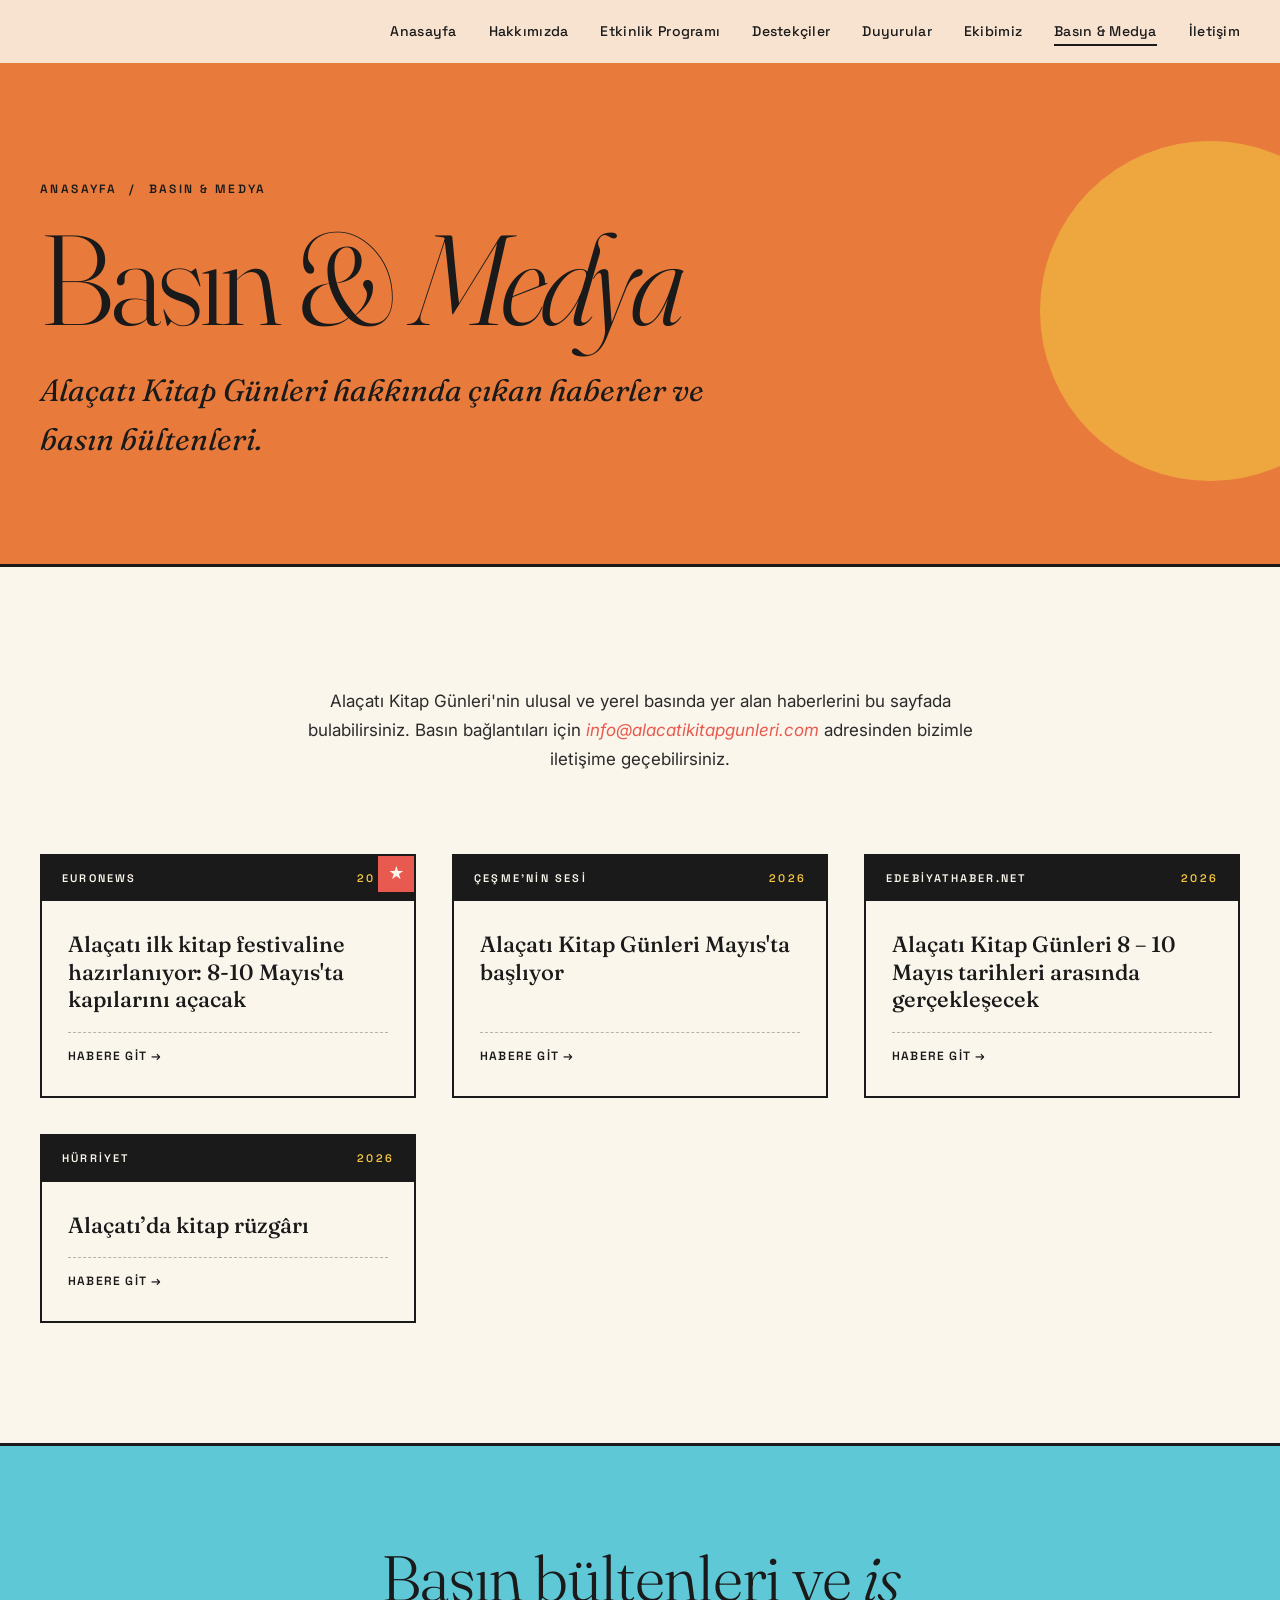
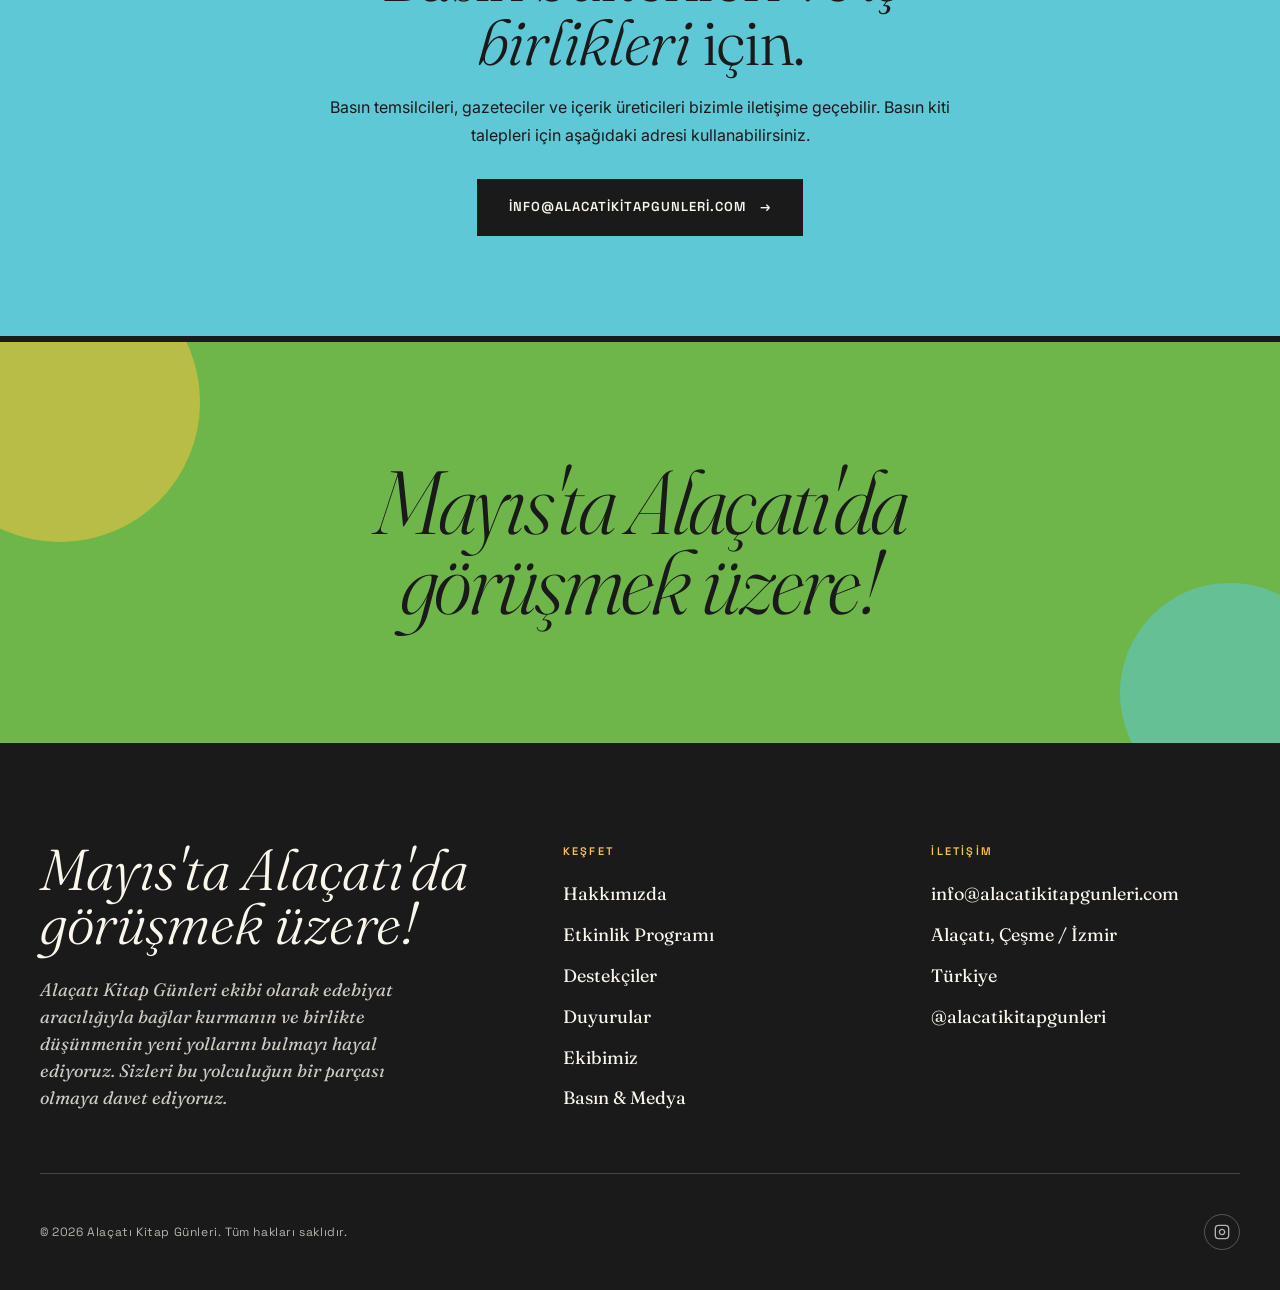
==== basin.html @ 38438762 "Update basin.html" ====
<!DOCTYPE html>
<html lang="tr">
<head>
<meta charset="UTF-8" />
<meta name="viewport" content="width=device-width, initial-scale=1.0" />
<title>Basın &amp; Medya — Alaçatı Kitap Günleri</title>
<meta name="description" content="Alaçatı Kitap Günleri hakkında çıkan haberler ve basın bültenleri." />

<link rel="preconnect" href="https://fonts.googleapis.com">
<link rel="preconnect" href="https://fonts.gstatic.com" crossorigin>
<link href="https://fonts.googleapis.com/css2?family=Fraunces:ital,opsz,wght@0,9..144,300;0,9..144,400;0,9..144,600;0,9..144,800;1,9..144,400&family=Inter:wght@300;400;500;600&family=Space+Grotesk:wght@400;500;700&display=swap" rel="stylesheet">

<style>
:root { --cream:#FBF6EC; --ink:#1A1A1A; --ink-soft:#2B2B2B; --pink:#F5A8C8; --yellow:#F4C542; --turquoise:#5FC8D6; --green:#6FB64A; --orange:#E87B3C; --coral:#E85A4F; --font-display:'Fraunces',Georgia,serif; --font-body:'Inter',system-ui,sans-serif; --font-accent:'Space Grotesk',sans-serif; }
* { margin:0; padding:0; box-sizing:border-box; }
html { scroll-behavior:smooth; }
body { font-family:var(--font-body); background:var(--cream); color:var(--ink); line-height:1.6; overflow-x:hidden; -webkit-font-smoothing:antialiased; }
img { max-width:100%; display:block; }
a { color:inherit; text-decoration:none; }
button { font-family:inherit; cursor:pointer; border:none; background:none; }

.nav { position:fixed; top:0; left:0; right:0; z-index:1000; padding:20px 40px; display:flex; align-items:center; justify-content:space-between; background:rgba(251,246,236,0.85); backdrop-filter:blur(12px); -webkit-backdrop-filter:blur(12px); border-bottom:1px solid transparent; transition:border-color 0.3s ease, padding 0.3s ease; }
.nav.scrolled { border-bottom-color:rgba(26,26,26,0.1); padding:14px 40px; }
.nav-logo img { height:50px; width:auto; display:block; }
.nav-links { display:flex; gap:32px; list-style:none; font-family:var(--font-accent); font-size:14px; font-weight:500; letter-spacing:0.02em; }
.nav-links a { position:relative; padding:6px 0; transition:color 0.2s; }
.nav-links a::after { content:''; position:absolute; bottom:0; left:0; width:0; height:2px; background:var(--ink); transition:width 0.3s ease; }
.nav-links a:hover::after, .nav-links a.active::after { width:100%; }
.nav-toggle { display:none; width:40px; height:40px; flex-direction:column; justify-content:center; align-items:center; gap:5px; }
.nav-toggle span { width:24px; height:2px; background:var(--ink); transition:transform 0.3s, opacity 0.3s; }
.nav-toggle.open span:nth-child(1) { transform:translateY(7px) rotate(45deg); }
.nav-toggle.open span:nth-child(2) { opacity:0; }
.nav-toggle.open span:nth-child(3) { transform:translateY(-7px) rotate(-45deg); }

.page-header { padding:180px 40px 100px; background:var(--orange); border-bottom:3px solid var(--ink); position:relative; overflow:hidden; }
.page-header::before { content:''; position:absolute; top:25%; right:-100px; width:340px; height:340px; background:var(--yellow); border-radius:50%; opacity:0.6; }
.page-header::after { content:''; position:absolute; bottom:-80px; left:8%; width:200px; height:60px; background:var(--pink); transform:rotate(-6deg); opacity:0.85; }
.page-header-inner { max-width:1200px; margin:0 auto; position:relative; z-index:1; }
.page-breadcrumb { font-family:var(--font-accent); font-size:12px; letter-spacing:0.2em; text-transform:uppercase; font-weight:600; margin-bottom:24px; display:flex; gap:12px; align-items:center; }
.page-title { font-family:var(--font-display); font-size:clamp(60px,10vw,160px); line-height:0.88; letter-spacing:-0.04em; font-weight:300; max-width:1000px; }
.page-title em { font-style:italic; }
.page-subtitle { margin-top:30px; font-family:var(--font-display); font-size:clamp(22px,2.4vw,32px); font-weight:400; font-style:italic; max-width:700px; }

.press { padding:120px 40px; background:var(--cream); }
.press-inner { max-width:1200px; margin:0 auto; }
.press-intro { max-width:680px; margin:0 auto 80px; text-align:center; font-size:17px; line-height:1.7; color:var(--ink-soft); }
.press-intro em { font-style:italic; color:var(--coral); }

.press-grid { display:grid; grid-template-columns:repeat(3,1fr); gap:36px; }
.press-card { background:var(--cream); border:2px solid var(--ink); display:flex; flex-direction:column; transition:transform 0.3s, box-shadow 0.3s; overflow:hidden; }
.press-card:hover { transform:translate(-5px,-5px); box-shadow:8px 8px 0 var(--ink); }
.press-card .source-bar { padding:14px 20px; background:var(--ink); color:var(--cream); font-family:var(--font-accent); font-size:11px; letter-spacing:0.2em; text-transform:uppercase; font-weight:600; display:flex; justify-content:space-between; align-items:center; }
.press-card .source-bar .year { color:var(--yellow); }
.press-card .body { padding:30px 26px; flex:1; display:flex; flex-direction:column; gap:18px; }
.press-card h3 { font-family:var(--font-display); font-size:22px; line-height:1.25; font-weight:500; flex:1; }
.press-card .read-more { font-family:var(--font-accent); font-size:12px; font-weight:600; letter-spacing:0.1em; text-transform:uppercase; display:inline-flex; gap:8px; align-items:center; padding-top:14px; border-top:1px dashed rgba(26,26,26,0.3); transition:gap 0.2s; }
.press-card:hover .read-more { gap:14px; }

.press-card.featured { position:relative; }
.press-card.featured::before { content:'★'; position:absolute; top:-2px; right:-2px; width:36px; height:36px; background:var(--coral); color:var(--cream); display:flex; align-items:center; justify-content:center; font-size:16px; border:2px solid var(--ink); z-index:1; }

.contact-press { padding:100px 40px; background:var(--turquoise); border-top:3px solid var(--ink); border-bottom:3px solid var(--ink); text-align:center; }
.contact-press-inner { max-width:680px; margin:0 auto; }
.contact-press h2 { font-family:var(--font-display); font-size:clamp(36px,5vw,64px); line-height:1; font-weight:300; letter-spacing:-0.02em; margin-bottom:20px; }
.contact-press h2 em { font-style:italic; color:var(--ink); }
.contact-press p { font-size:16px; line-height:1.7; margin-bottom:30px; }
.contact-press a.btn { display:inline-flex; align-items:center; gap:14px; padding:18px 32px; background:var(--ink); color:var(--cream); font-family:var(--font-accent); font-size:13px; font-weight:600; letter-spacing:0.08em; text-transform:uppercase; transition:transform 0.25s; }
.contact-press a.btn:hover { transform:translate(-3px,-3px); }

.closing { padding:120px 40px; background:var(--green); text-align:center; border-top:3px solid var(--ink); position:relative; overflow:hidden; }
.closing::before { content:''; position:absolute; top:-80px; left:-80px; width:280px; height:280px; background:var(--yellow); border-radius:50%; opacity:0.55; }
.closing::after { content:''; position:absolute; bottom:-60px; right:-60px; width:220px; height:220px; background:var(--turquoise); border-radius:50%; opacity:0.55; }
.closing-inner { position:relative; z-index:1; max-width:900px; margin:0 auto; }
.closing h2 { font-family:var(--font-display); font-size:clamp(44px,7vw,110px); line-height:0.9; font-weight:300; font-style:italic; letter-spacing:-0.03em; }

.footer { background:var(--ink); color:var(--cream); padding:100px 40px 40px; }
.footer-top { max-width:1200px; margin:0 auto; display:grid; grid-template-columns:1.5fr 1fr 1fr; gap:60px; padding-bottom:60px; border-bottom:1px solid rgba(251,246,236,0.2); }
.footer-brand h3 { font-family:var(--font-display); font-size:clamp(36px,4.5vw,64px); line-height:0.95; font-weight:300; font-style:italic; max-width:500px; }
.footer-brand .tag { margin-top:24px; font-family:var(--font-display); font-style:italic; font-size:18px; opacity:0.8; max-width:380px; line-height:1.5; }
.footer-col h4 { font-family:var(--font-accent); font-size:11px; letter-spacing:0.2em; text-transform:uppercase; font-weight:600; margin-bottom:20px; color:var(--yellow); }
.footer-col ul { list-style:none; display:flex; flex-direction:column; gap:12px; }
.footer-col li { font-family:var(--font-display); font-size:18px; font-weight:400; }
.footer-col a { transition:color 0.2s; }
.footer-col a:hover { color:var(--pink); font-style:italic; }
.footer-bottom { max-width:1200px; margin:40px auto 0; display:flex; justify-content:space-between; align-items:center; flex-wrap:wrap; gap:20px; font-family:var(--font-accent); font-size:12px; letter-spacing:0.05em; opacity:0.7; }
.footer-bottom .socials { display:flex; gap:18px; }
.footer-bottom .socials a { width:36px; height:36px; border:1px solid rgba(251,246,236,0.4); border-radius:50%; display:flex; align-items:center; justify-content:center; transition:background 0.2s, color 0.2s; }
.footer-bottom .socials a:hover { background:var(--yellow); color:var(--ink); border-color:var(--yellow); }

.reveal { opacity:0; transform:translateY(30px); transition:opacity 0.8s ease, transform 0.8s ease; }
.reveal.visible { opacity:1; transform:translateY(0); }

@media (max-width:960px) {
  .nav { padding:16px 24px; }
  .nav-logo img { height:42px; }
  .nav-links { position:fixed; top:0; right:0; width:75%; height:100vh; background:var(--cream); flex-direction:column; padding:100px 40px; gap:28px; font-size:22px; transform:translateX(100%); transition:transform 0.35s ease; box-shadow:-8px 0 30px rgba(0,0,0,0.1); }
  .nav-links.open { transform:translateX(0); }
  .nav-toggle { display:flex; z-index:1001; }
  .page-header { padding:140px 24px 70px; }
  .press { padding:80px 24px; }
  .press-grid { grid-template-columns:1fr; }
  .contact-press { padding:80px 24px; }
  .closing { padding:80px 24px; }
  .footer { padding:80px 24px 30px; }
  .footer-top { grid-template-columns:1fr; gap:40px; padding-bottom:40px; }
}
</style>
</head>
<body>

<nav class="nav" id="nav">
  <a href="index.html" class="nav-logo"></a>  
  <ul class="nav-links" id="navLinks">
    <li><a href="index.html">Anasayfa</a></li>
    <li><a href="hakkimizda.html">Hakkımızda</a></li>
    <li><a href="program.html">Etkinlik Programı</a></li>
    <li><a href="destekciler.html">Destekçiler</a></li>
    <li><a href="duyurular.html">Duyurular</a></li>
    <li><a href="ekibimiz.html">Ekibimiz</a></li>
    <li><a href="basin.html" class="active">Basın &amp; Medya</a></li>
    <li><a href="iletisim.html">İletişim</a></li>
  </ul>
  <button class="nav-toggle" id="navToggle" aria-label="Menü">
    <span></span><span></span><span></span>
  </button>
</nav>

<section class="page-header">
  <div class="page-header-inner">
    <div class="page-breadcrumb">
      <a href="index.html">Anasayfa</a> <span>/</span> <span>Basın &amp; Medya</span>
    </div>
    <h1 class="page-title">
      Basın &amp; <em>Medya</em>
    </h1>
    <p class="page-subtitle">
      Alaçatı Kitap Günleri hakkında çıkan haberler ve basın bültenleri.
    </p>
  </div>
</section>

<section class="press">
  <div class="press-inner">
    <p class="press-intro reveal">
      Alaçatı Kitap Günleri'nin ulusal ve yerel basında yer alan haberlerini bu sayfada bulabilirsiniz. Basın bağlantıları için <em>info@alacatikitapgunleri.com</em> adresinden bizimle iletişime geçebilirsiniz.
    </p>

    <div class="press-grid reveal">

      <a href="https://tr.euronews.com/kultur/2026/04/01/alacati-ilk-kitap-festivaline-hazirlaniyor-8-10-mayista-kapilarini-acacak" target="_blank" rel="noopener" class="press-card featured">
        <div class="source-bar">
          <span>EuroNews</span>
          <span class="year">2026</span>
        </div>
        <div class="body">
          <h3>Alaçatı ilk kitap festivaline hazırlanıyor: 8-10 Mayıs'ta kapılarını açacak</h3>
          <span class="read-more">Habere git →</span>
        </div>
      </a>

      <a href="https://cesmeninsesi.com.tr/haber/alacati-kitap-gunleri-mayis-ta-basliyor-5057" target="_blank" rel="noopener" class="press-card">
        <div class="source-bar">
          <span>Çeşme'nin Sesi</span>
          <span class="year">2026</span>
        </div>
        <div class="body">
          <h3>Alaçatı Kitap Günleri Mayıs'ta başlıyor</h3>
          <span class="read-more">Habere git →</span>
        </div>
      </a>

      <a href="https://www.edebiyathaber.net/alacati-kitap-gunleri-8-10-mayis-tarihleri-arasinda-gerceklesecek/" target="_blank" rel="noopener" class="press-card">
        <div class="source-bar">
          <span>EdebiyatHaber.Net</span>
          <span class="year">2026</span>
        </div>
        <div class="body">
          <h3>Alaçatı Kitap Günleri 8 – 10 Mayıs tarihleri arasında gerçekleşecek</h3>
          <span class="read-more">Habere git →</span>
        </div>
      </a>

       <a href="https://www.hurriyet.com.tr/gundem/alacatida-kitap-ruzgari-43145242" target="_blank" rel="noopener" class="press-card">
        <div class="source-bar">
          <span>Hürriyet</span>
          <span class="year">2026</span>
        </div>
        <div class="body">
          <h3>Alaçatı’da kitap rüzgârı</h3>
          <span class="read-more">Habere git →</span>
        </div>
      </a>
      
    </div>
  </div>
</section>

<section class="contact-press">
  <div class="contact-press-inner">
    <h2>Basın bültenleri ve <em>iş birlikleri</em> için.</h2>
    <p>Basın temsilcileri, gazeteciler ve içerik üreticileri bizimle iletişime geçebilir. Basın kiti talepleri için aşağıdaki adresi kullanabilirsiniz.</p>
    <a href="mailto:info@alacatikitapgunleri.com" class="btn">
      info@alacatikitapgunleri.com
      <span>→</span>
    </a>
  </div>
</section>

<section class="closing">
  <div class="closing-inner reveal">
    <h2>Mayıs'ta Alaçatı'da<br/>görüşmek üzere!</h2>
  </div>
</section>

<footer class="footer">
  <div class="footer-top">
    <div class="footer-brand">
      <h3>Mayıs'ta Alaçatı'da görüşmek üzere!</h3>
      <p class="tag">
        Alaçatı Kitap Günleri ekibi olarak edebiyat aracılığıyla bağlar kurmanın ve birlikte düşünmenin yeni yollarını bulmayı hayal ediyoruz. Sizleri bu yolculuğun bir parçası olmaya davet ediyoruz.
      </p>
    </div>
    <div class="footer-col">
      <h4>Keşfet</h4>
      <ul>
        <li><a href="hakkimizda.html">Hakkımızda</a></li>
        <li><a href="program.html">Etkinlik Programı</a></li>
        <li><a href="destekciler.html">Destekçiler</a></li>
        <li><a href="duyurular.html">Duyurular</a></li>
        <li><a href="ekibimiz.html">Ekibimiz</a></li>
        <li><a href="basin.html">Basın &amp; Medya</a></li>
      </ul>
    </div>
    <div class="footer-col">
      <h4>İletişim</h4>
      <ul>
        <li>info@alacatikitapgunleri.com</li>
        <li>Alaçatı, Çeşme / İzmir</li>
        <li>Türkiye</li>
        <li><a href="https://instagram.com/alacatikitapgunleri" target="_blank">@alacatikitapgunleri</a></li>
      </ul>
    </div>
  </div>
  <div class="footer-bottom">
    <div>© 2026 Alaçatı Kitap Günleri. Tüm hakları saklıdır.</div>
    <div class="socials">
      <a href="https://instagram.com/alacatikitapgunleri" target="_blank" aria-label="Instagram">
        <svg width="16" height="16" viewBox="0 0 24 24" fill="none" stroke="currentColor" stroke-width="2"><rect x="2" y="2" width="20" height="20" rx="5"/><path d="M16 11.37A4 4 0 1 1 12.63 8 4 4 0 0 1 16 11.37z"/><line x1="17.5" y1="6.5" x2="17.51" y2="6.5"/></svg>
      </a>
    </div>
  </div>
</footer>

<script>
const nav = document.getElementById('nav');
window.addEventListener('scroll', () => { if (window.scrollY > 20) nav.classList.add('scrolled'); else nav.classList.remove('scrolled'); }, { passive: true });
const toggle = document.getElementById('navToggle');
const links = document.getElementById('navLinks');
toggle.addEventListener('click', () => { toggle.classList.toggle('open'); links.classList.toggle('open'); });
links.querySelectorAll('a').forEach(link => { link.addEventListener('click', () => { toggle.classList.remove('open'); links.classList.remove('open'); }); });
const revealEls = document.querySelectorAll('.reveal');
const io = new IntersectionObserver((entries) => { entries.forEach(entry => { if (entry.isIntersecting) { entry.target.classList.add('visible'); io.unobserve(entry.target); } }); }, { threshold: 0.12, rootMargin: '0px 0px -40px 0px' });
revealEls.forEach(el => io.observe(el));
</script>
</body>
</html>
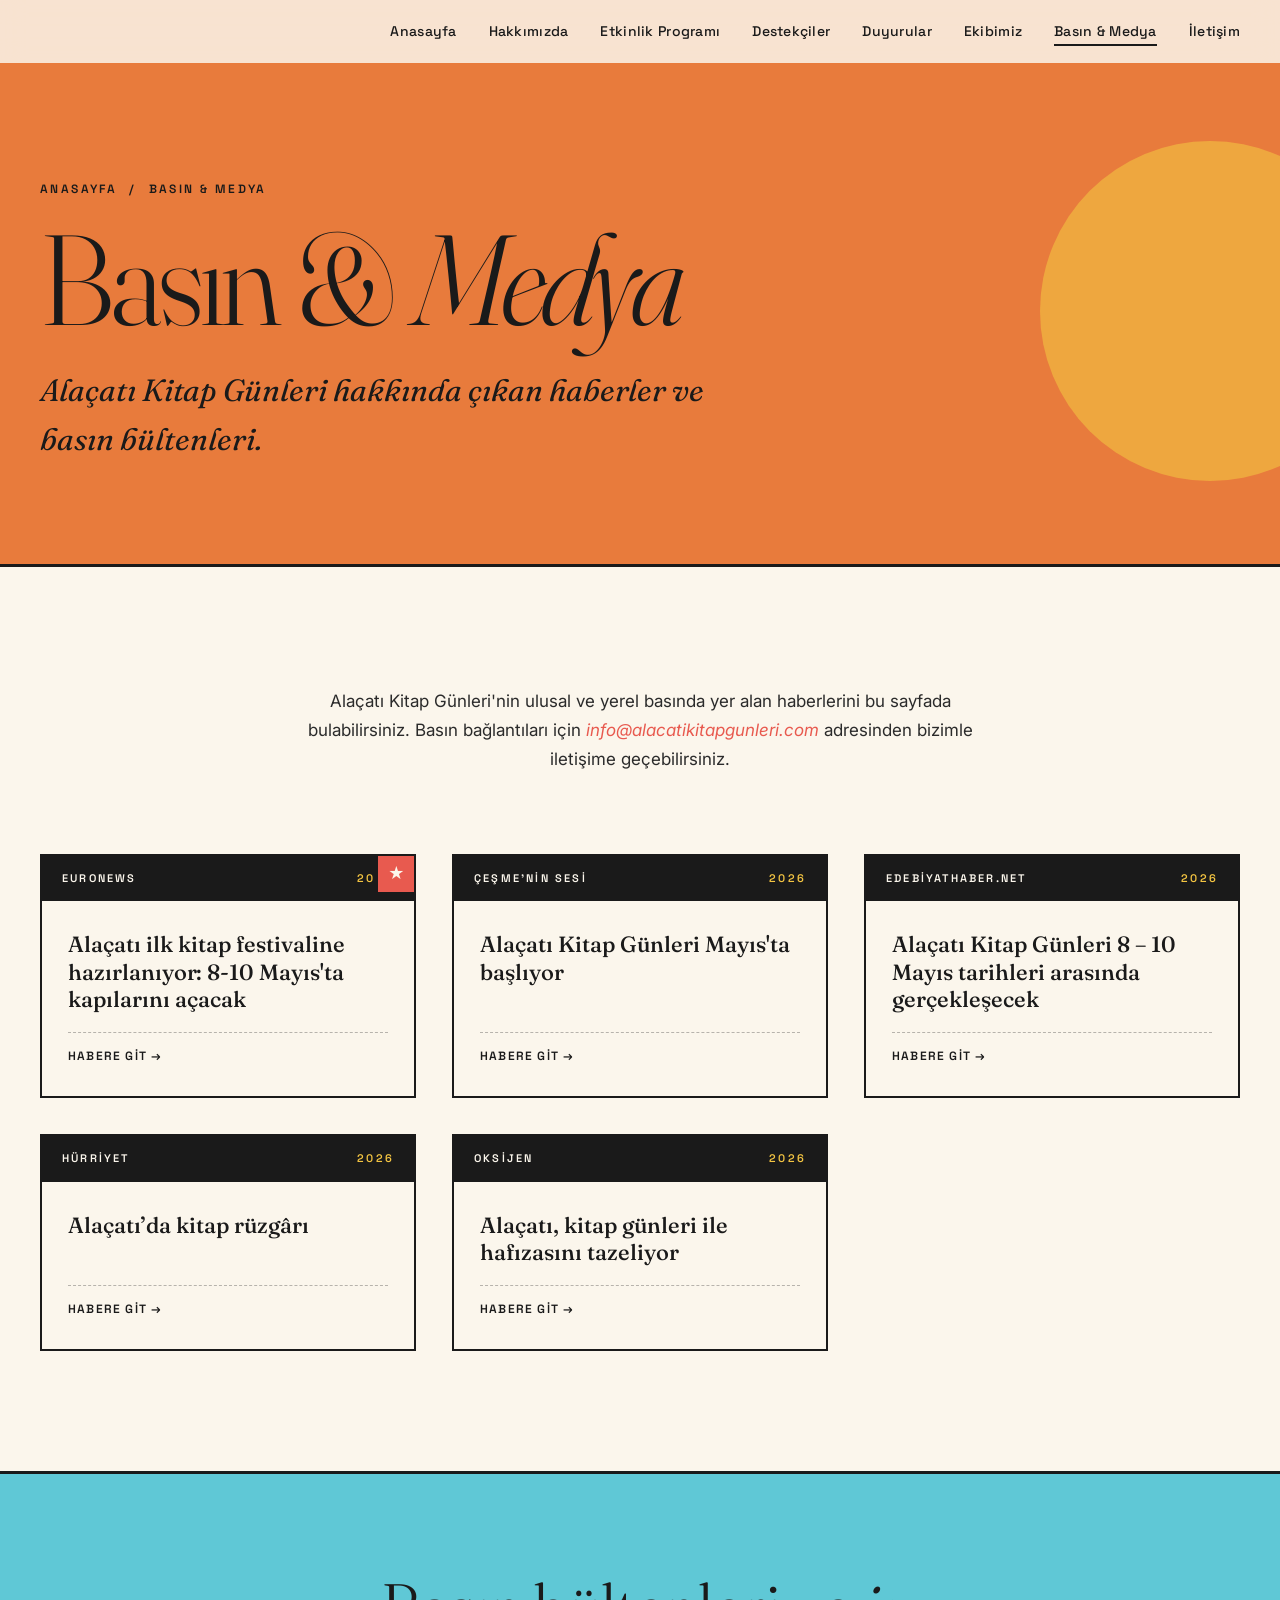
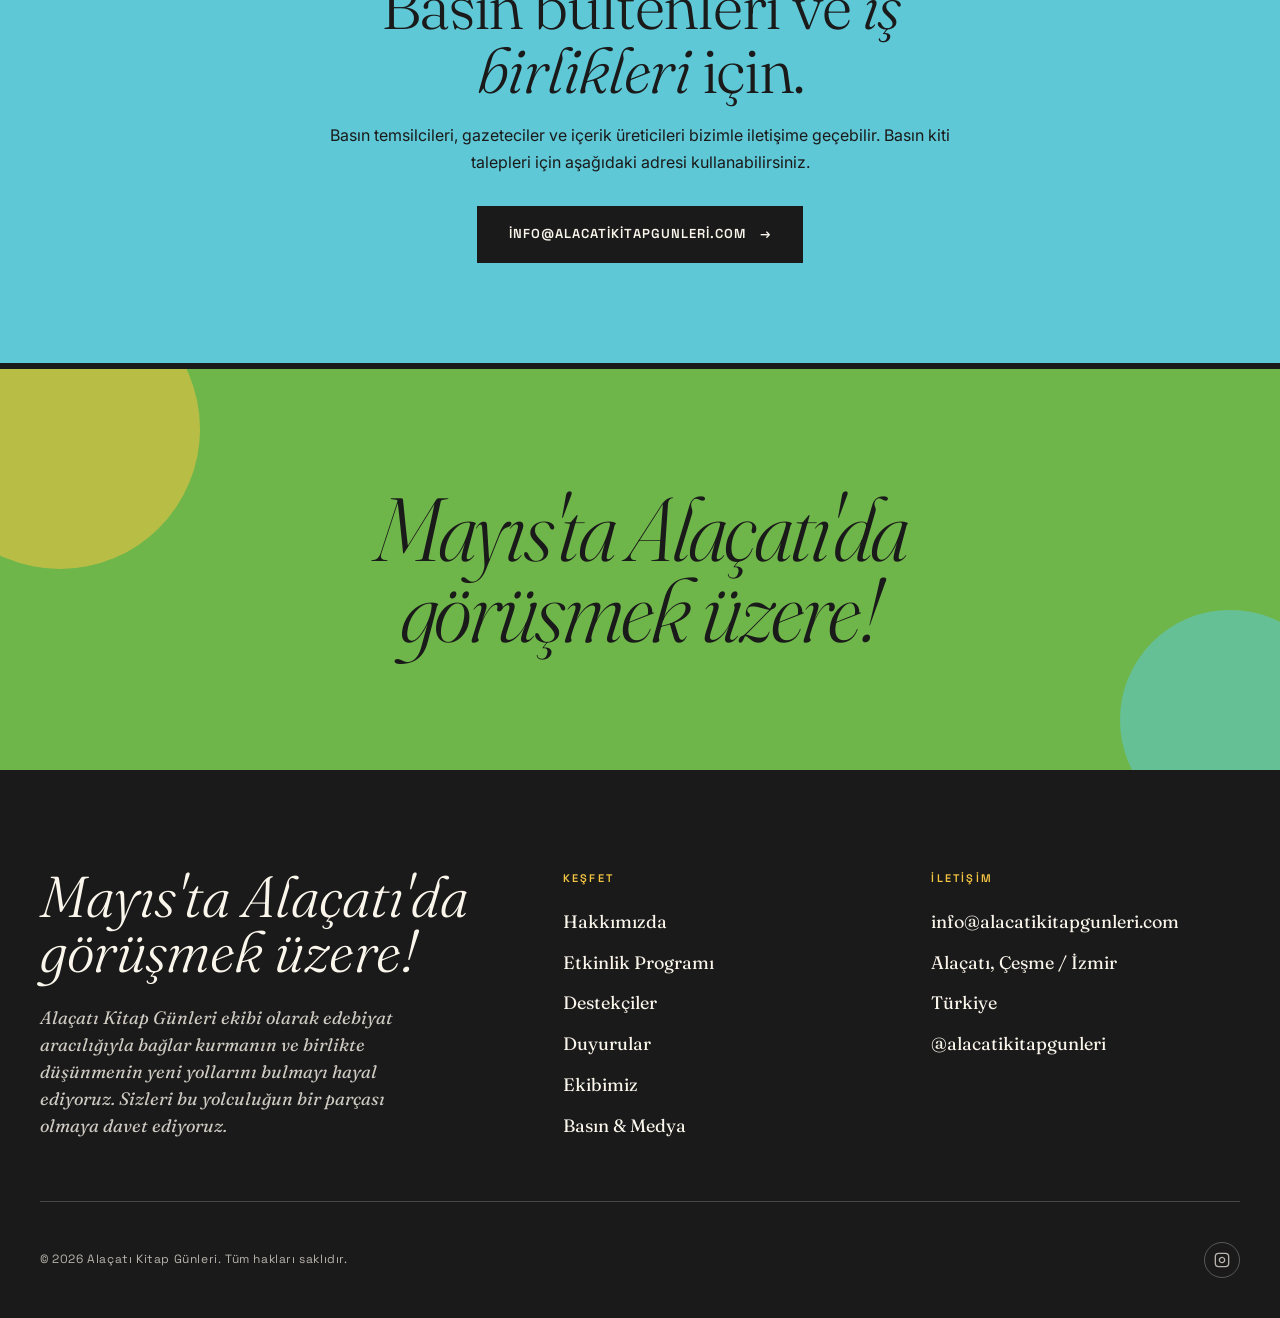
==== commit a9e014bc: "Update basin.html" ====
--- a/basin.html
+++ b/basin.html
@@ -190,6 +190,17 @@
           <span class="read-more">Habere git →</span>
         </div>
       </a>
+
+      <a href="https://gazeteoksijen.com/yazarlar/gulay-afsar/alacati-kitap-gunleri-ile-hafizasini-tazeliyor-270887" target="_blank" rel="noopener" class="press-card">
+        <div class="source-bar">
+          <span>Oksijen</span>
+          <span class="year">2026</span>
+        </div>
+        <div class="body">
+          <h3>Alaçatı, kitap günleri ile hafızasını tazeliyor</h3>
+          <span class="read-more">Habere git →</span>
+        </div>
+      </a>
       
     </div>
   </div>
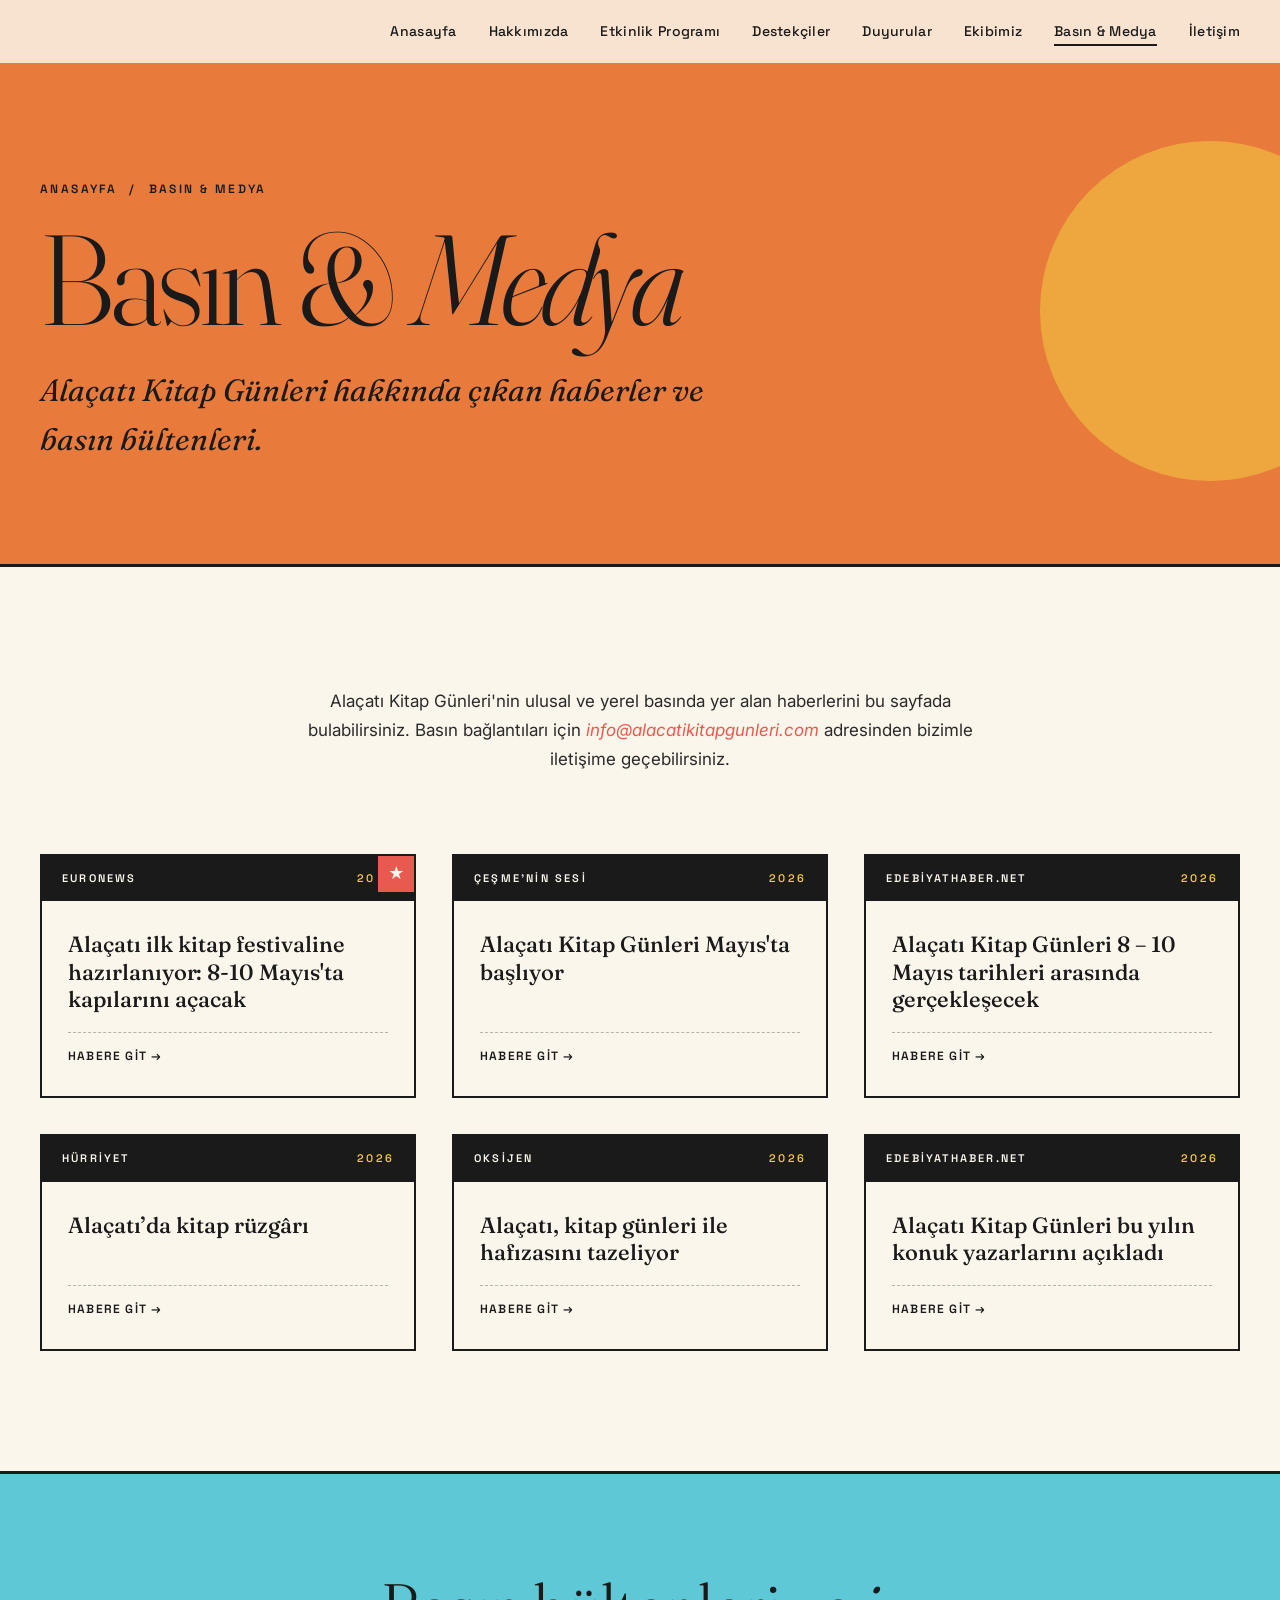
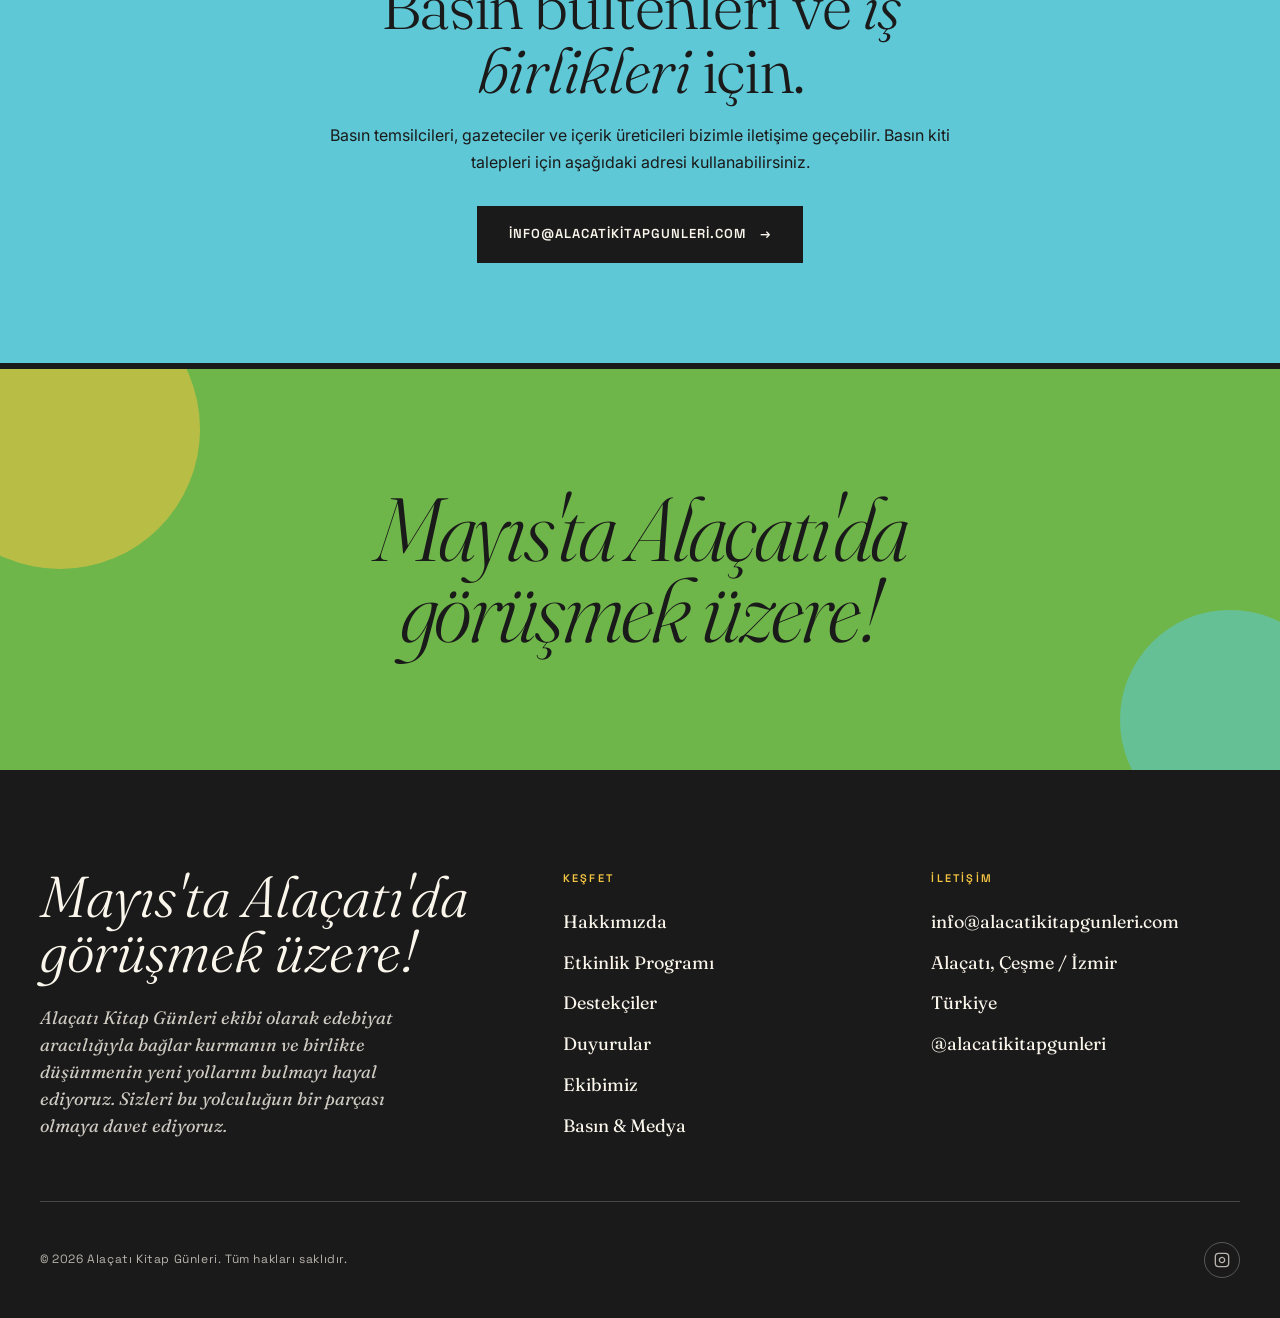
==== commit edf12e46: "Update basin.html" ====
--- a/basin.html
+++ b/basin.html
@@ -201,6 +201,17 @@
           <span class="read-more">Habere git →</span>
         </div>
       </a>
+
+      <a href="https://www.edebiyathaber.net/alacati-kitap-gunleri-bu-yilin-konuk-yazarlarini-acikladi/" target="_blank" rel="noopener" class="press-card">
+        <div class="source-bar">
+          <span>Edebiyathaber.net</span>
+          <span class="year">2026</span>
+        </div>
+        <div class="body">
+          <h3>Alaçatı Kitap Günleri bu yılın konuk yazarlarını açıkladı</h3>
+          <span class="read-more">Habere git →</span>
+        </div>
+      </a>
       
     </div>
   </div>
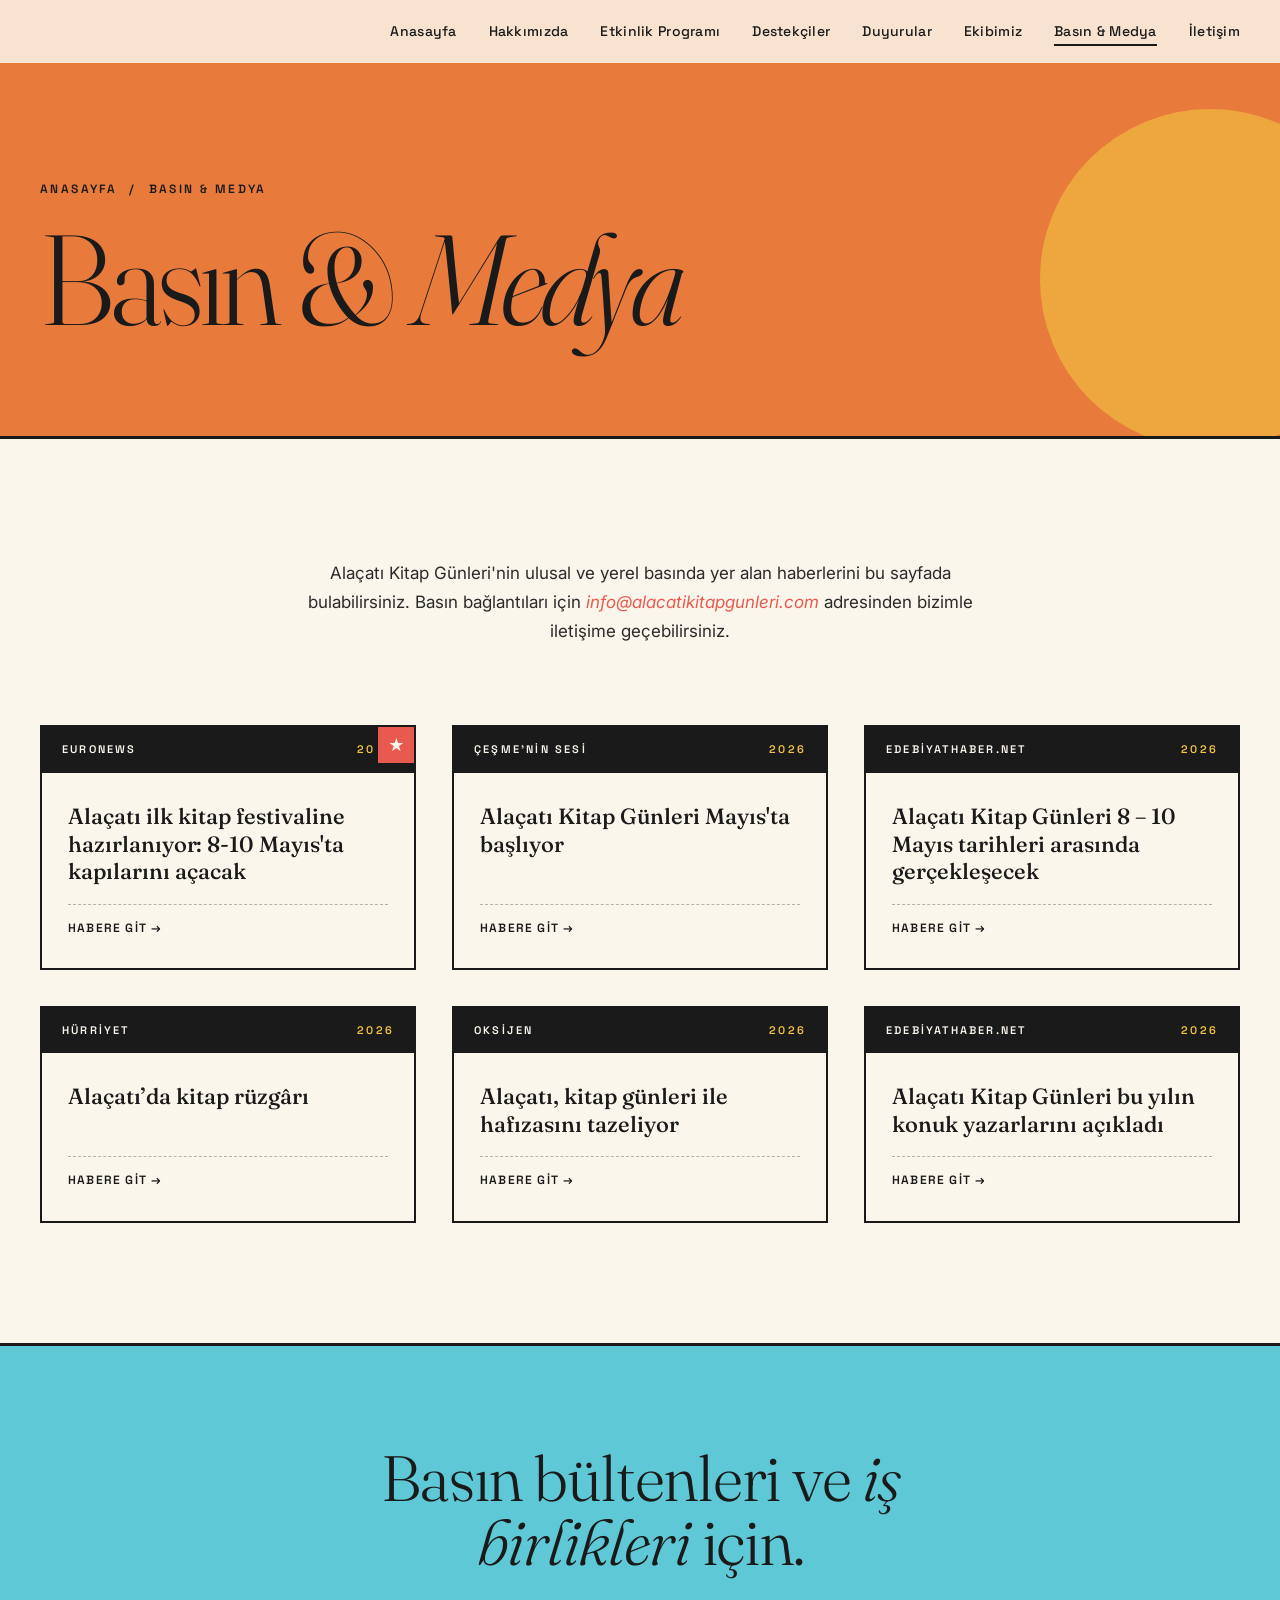
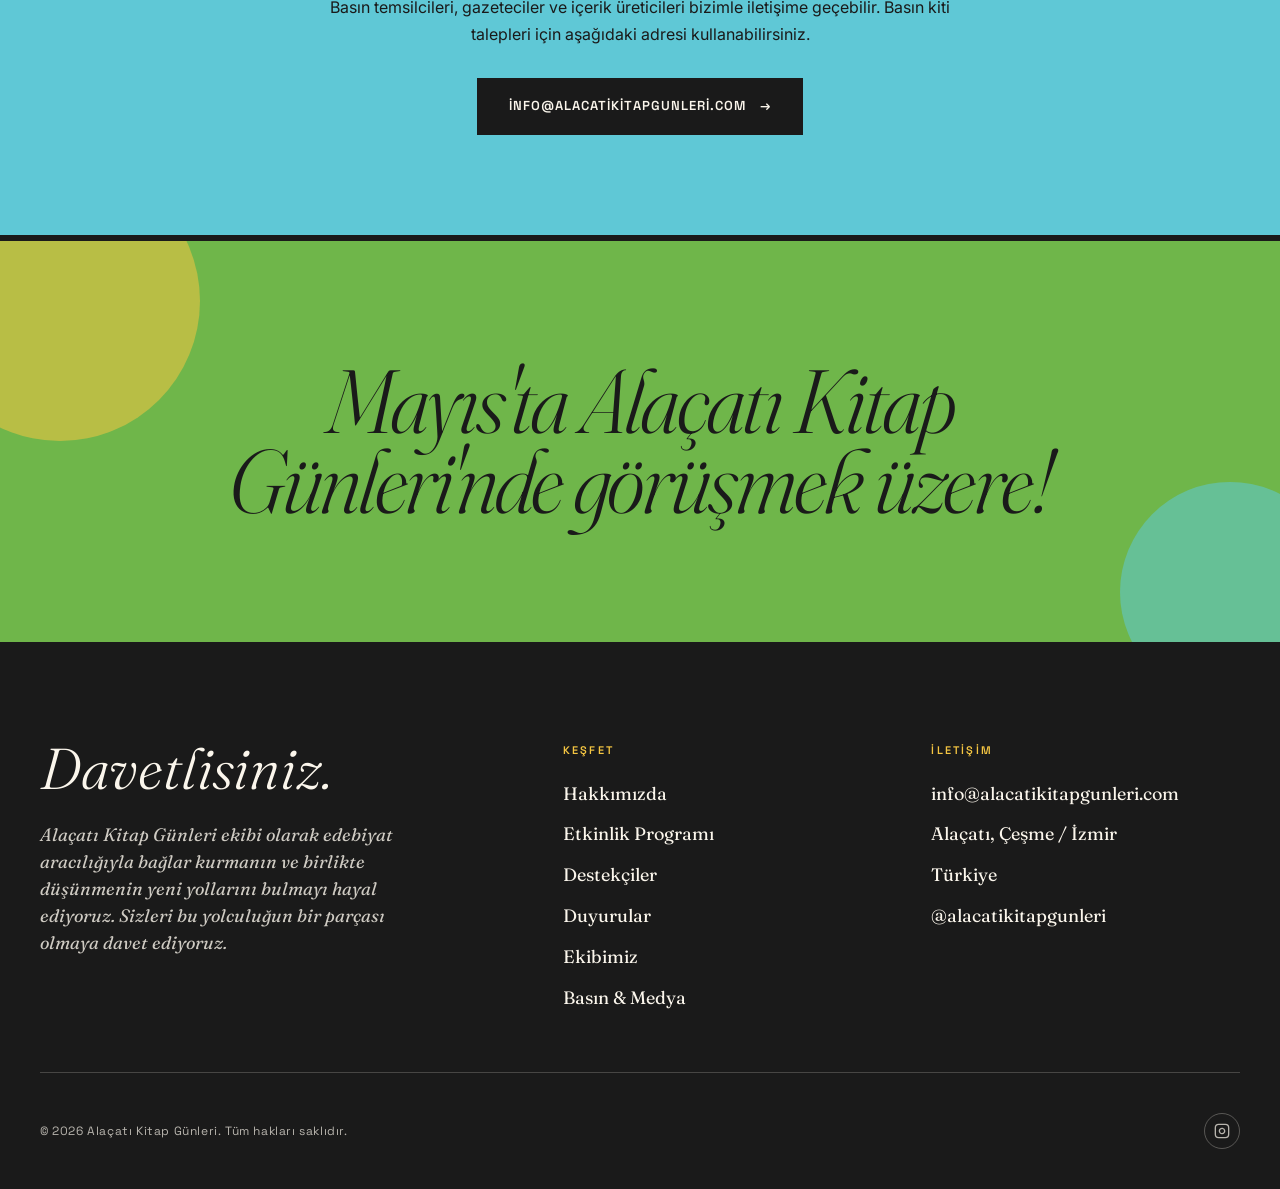
==== commit 13358105: "Update basin.html" ====
--- a/basin.html
+++ b/basin.html
@@ -19,7 +19,7 @@
 a { color:inherit; text-decoration:none; }
 button { font-family:inherit; cursor:pointer; border:none; background:none; }
 
-.nav { position:fixed; top:0; left:0; right:0; z-index:1000; padding:20px 40px; display:flex; align-items:center; justify-content:space-between; background:rgba(251,246,236,0.85); backdrop-filter:blur(12px); -webkit-backdrop-filter:blur(12px); border-bottom:1px solid transparent; transition:border-color 0.3s ease, padding 0.3s ease; }
+.nav { position:fixed; top:0; left:0; right:0; z-index:1000; padding:20px 40px; display:flex; align-items:center; justify-content:flex-end; background:rgba(251,246,236,0.85); backdrop-filter:blur(12px); -webkit-backdrop-filter:blur(12px); border-bottom:1px solid transparent; transition:border-color 0.3s ease, padding 0.3s ease; }
 .nav.scrolled { border-bottom-color:rgba(26,26,26,0.1); padding:14px 40px; }
 .nav-logo img { height:50px; width:auto; display:block; }
 .nav-links { display:flex; gap:32px; list-style:none; font-family:var(--font-accent); font-size:14px; font-weight:500; letter-spacing:0.02em; }
@@ -109,7 +109,6 @@
 <body>
 
 <nav class="nav" id="nav">
-  <a href="index.html" class="nav-logo"></a>  
   <ul class="nav-links" id="navLinks">
     <li><a href="index.html">Anasayfa</a></li>
     <li><a href="hakkimizda.html">Hakkımızda</a></li>
@@ -133,9 +132,6 @@
     <h1 class="page-title">
       Basın &amp; <em>Medya</em>
     </h1>
-    <p class="page-subtitle">
-      Alaçatı Kitap Günleri hakkında çıkan haberler ve basın bültenleri.
-    </p>
   </div>
 </section>
 
@@ -230,14 +226,14 @@
 
 <section class="closing">
   <div class="closing-inner reveal">
-    <h2>Mayıs'ta Alaçatı'da<br/>görüşmek üzere!</h2>
+    <h2>Mayıs'ta Alaçatı Kitap<br/>Günleri'nde görüşmek üzere!</h2>
   </div>
 </section>
 
 <footer class="footer">
   <div class="footer-top">
     <div class="footer-brand">
-      <h3>Mayıs'ta Alaçatı'da görüşmek üzere!</h3>
+      <h3>Davetlisiniz.</h3>
       <p class="tag">
         Alaçatı Kitap Günleri ekibi olarak edebiyat aracılığıyla bağlar kurmanın ve birlikte düşünmenin yeni yollarını bulmayı hayal ediyoruz. Sizleri bu yolculuğun bir parçası olmaya davet ediyoruz.
       </p>
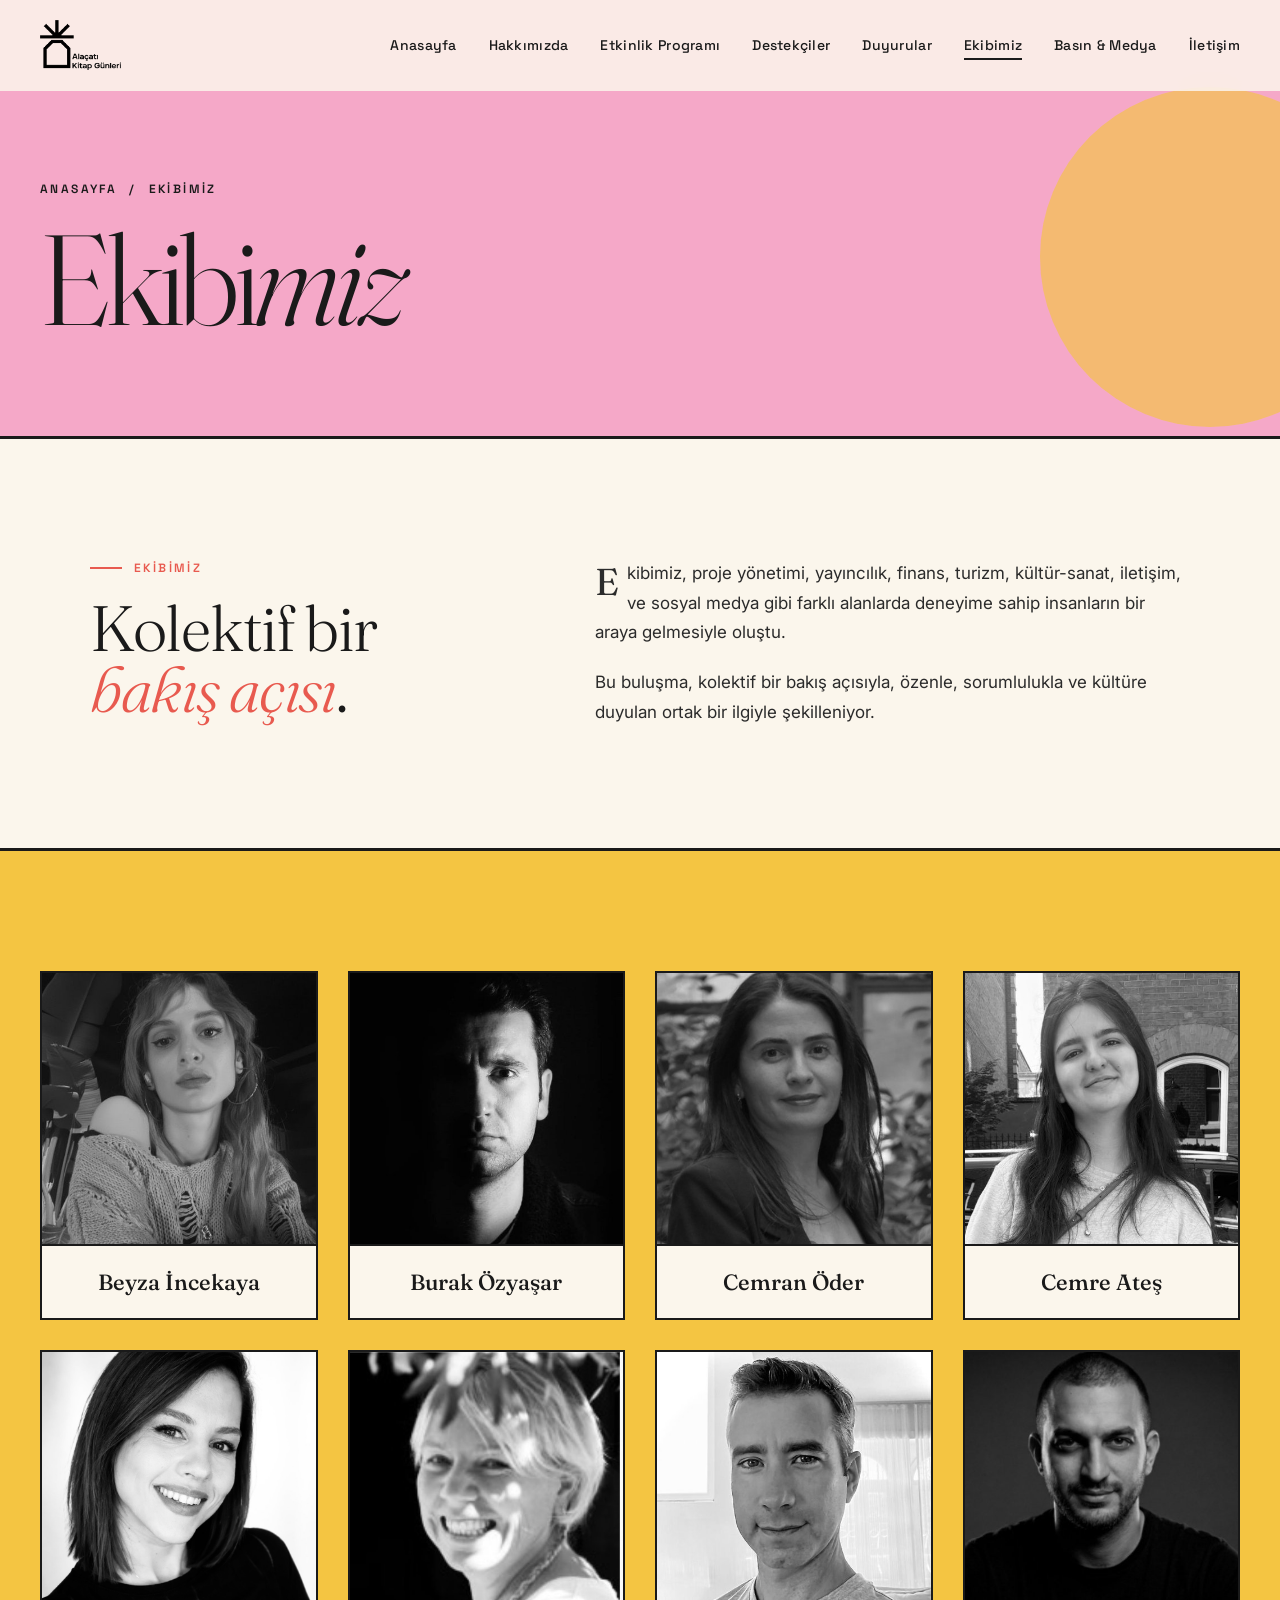
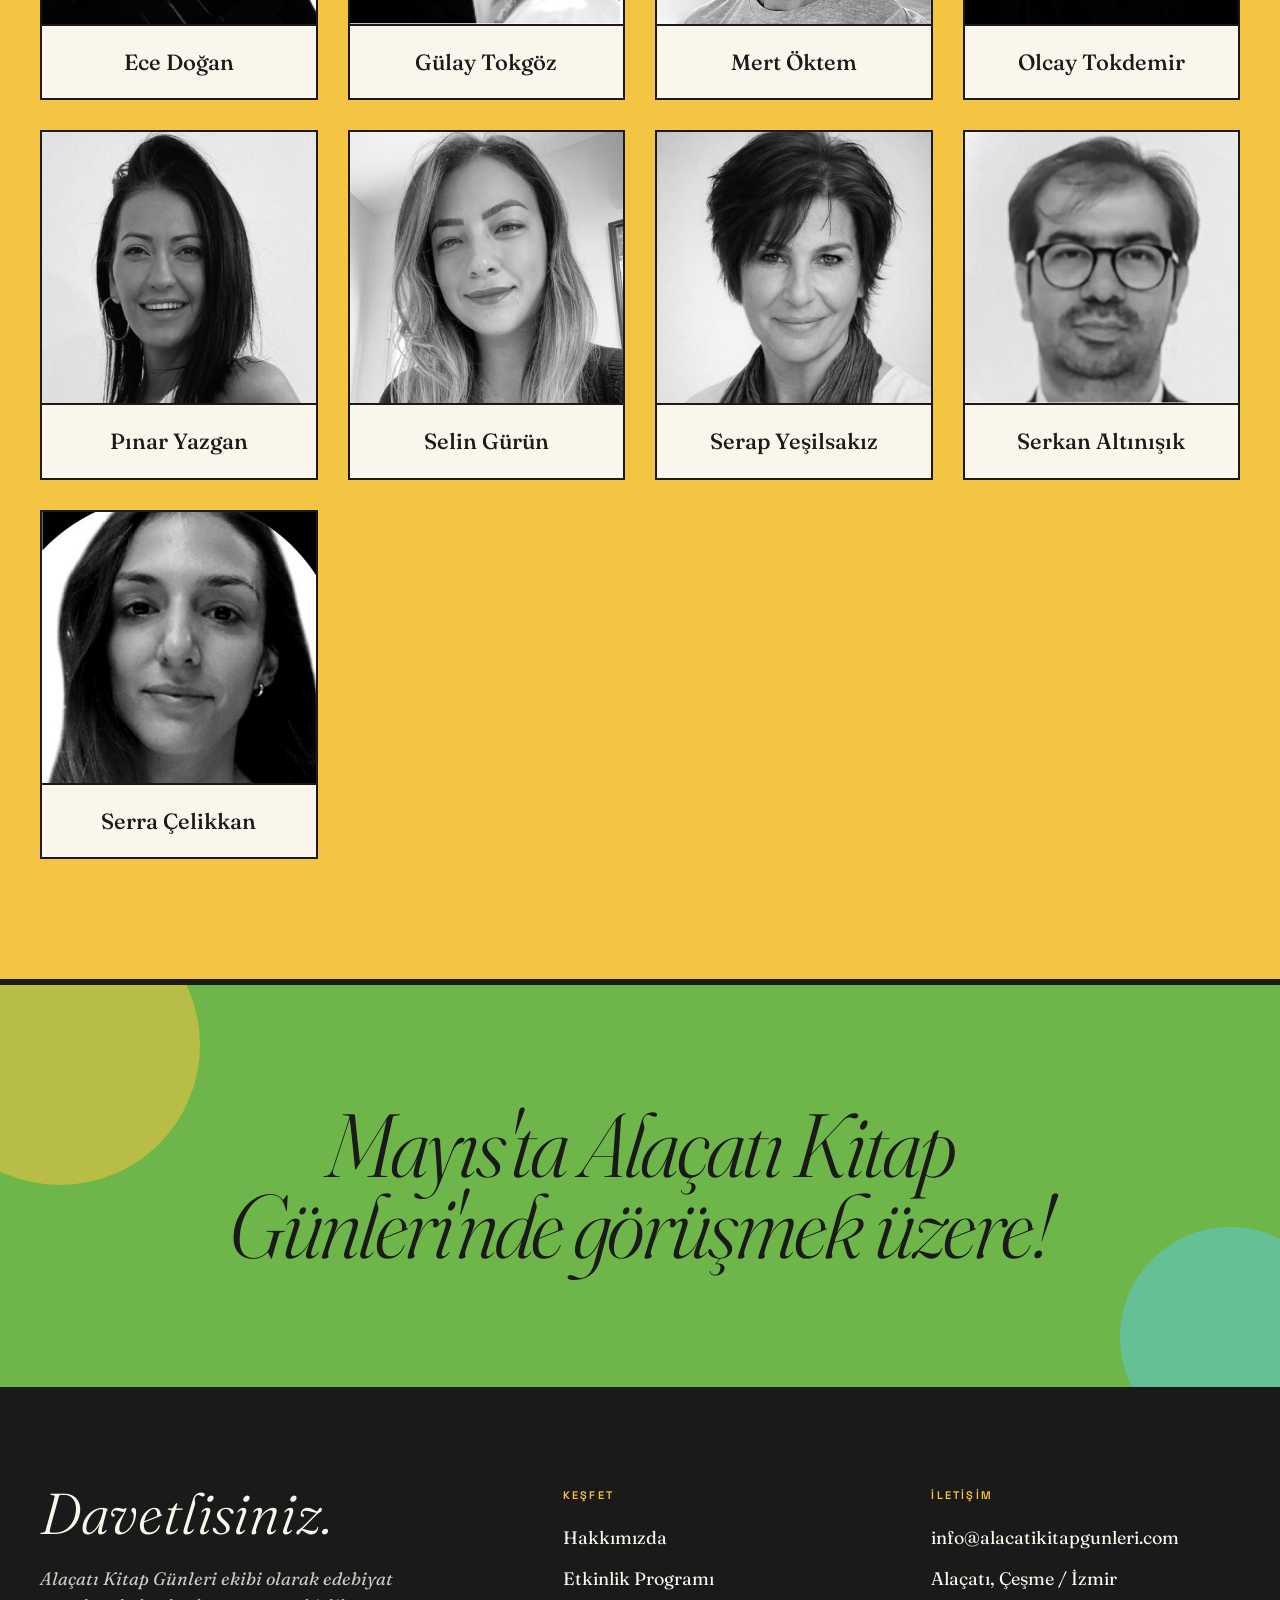
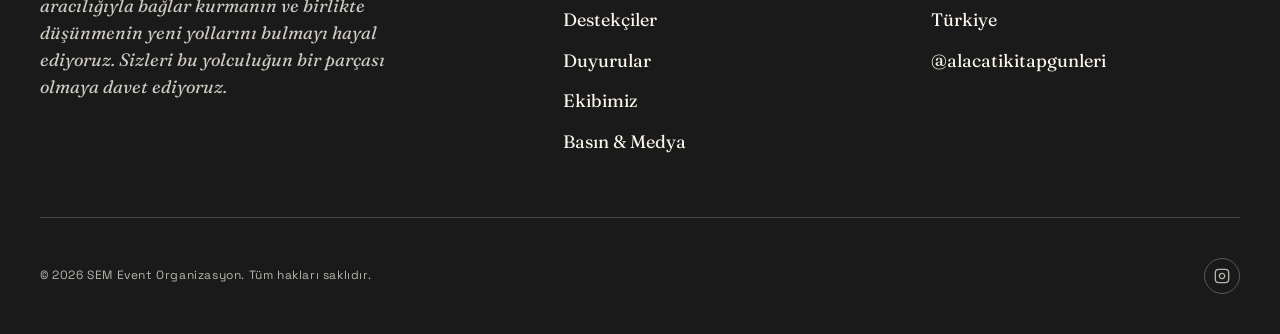
==== commit d6b3a995: "Update basin.html" ====
--- a/basin.html
+++ b/basin.html
@@ -3,8 +3,8 @@
 <head>
 <meta charset="UTF-8" />
 <meta name="viewport" content="width=device-width, initial-scale=1.0" />
-<title>Basın &amp; Medya — Alaçatı Kitap Günleri</title>
-<meta name="description" content="Alaçatı Kitap Günleri hakkında çıkan haberler ve basın bültenleri." />
+<title>Ekibimiz — Alaçatı Kitap Günleri</title>
+<meta name="description" content="Alaçatı Kitap Günleri ekibi. Proje yönetimi, yayıncılık, finans, turizm, kültür-sanat, iletişim ve sosyal medya gibi farklı alanlarda deneyime sahip insanlar." />
 
 <link rel="preconnect" href="https://fonts.googleapis.com">
 <link rel="preconnect" href="https://fonts.gstatic.com" crossorigin>
@@ -19,7 +19,7 @@
 a { color:inherit; text-decoration:none; }
 button { font-family:inherit; cursor:pointer; border:none; background:none; }
 
-.nav { position:fixed; top:0; left:0; right:0; z-index:1000; padding:20px 40px; display:flex; align-items:center; justify-content:flex-end; background:rgba(251,246,236,0.85); backdrop-filter:blur(12px); -webkit-backdrop-filter:blur(12px); border-bottom:1px solid transparent; transition:border-color 0.3s ease, padding 0.3s ease; }
+.nav { position:fixed; top:0; left:0; right:0; z-index:1000; padding:20px 40px; display:flex; align-items:center; justify-content:space-between; background:rgba(251,246,236,0.85); backdrop-filter:blur(12px); -webkit-backdrop-filter:blur(12px); border-bottom:1px solid transparent; transition:border-color 0.3s ease, padding 0.3s ease; }
 .nav.scrolled { border-bottom-color:rgba(26,26,26,0.1); padding:14px 40px; }
 .nav-logo img { height:50px; width:auto; display:block; }
 .nav-links { display:flex; gap:32px; list-style:none; font-family:var(--font-accent); font-size:14px; font-weight:500; letter-spacing:0.02em; }
@@ -32,40 +32,38 @@
 .nav-toggle.open span:nth-child(2) { opacity:0; }
 .nav-toggle.open span:nth-child(3) { transform:translateY(-7px) rotate(-45deg); }
 
-.page-header { padding:180px 40px 100px; background:var(--orange); border-bottom:3px solid var(--ink); position:relative; overflow:hidden; }
-.page-header::before { content:''; position:absolute; top:25%; right:-100px; width:340px; height:340px; background:var(--yellow); border-radius:50%; opacity:0.6; }
-.page-header::after { content:''; position:absolute; bottom:-80px; left:8%; width:200px; height:60px; background:var(--pink); transform:rotate(-6deg); opacity:0.85; }
+.page-header { padding:180px 40px 100px; background:var(--pink); border-bottom:3px solid var(--ink); position:relative; overflow:hidden; }
+.page-header::before { content:''; position:absolute; top:20%; right:-100px; width:340px; height:340px; background:var(--yellow); border-radius:50%; opacity:0.65; }
+.page-header::after { content:''; position:absolute; bottom:-80px; left:8%; width:200px; height:60px; background:var(--turquoise); transform:rotate(-6deg); opacity:0.85; }
 .page-header-inner { max-width:1200px; margin:0 auto; position:relative; z-index:1; }
 .page-breadcrumb { font-family:var(--font-accent); font-size:12px; letter-spacing:0.2em; text-transform:uppercase; font-weight:600; margin-bottom:24px; display:flex; gap:12px; align-items:center; }
 .page-title { font-family:var(--font-display); font-size:clamp(60px,10vw,160px); line-height:0.88; letter-spacing:-0.04em; font-weight:300; max-width:1000px; }
 .page-title em { font-style:italic; }
 .page-subtitle { margin-top:30px; font-family:var(--font-display); font-size:clamp(22px,2.4vw,32px); font-weight:400; font-style:italic; max-width:700px; }
 
-.press { padding:120px 40px; background:var(--cream); }
-.press-inner { max-width:1200px; margin:0 auto; }
-.press-intro { max-width:680px; margin:0 auto 80px; text-align:center; font-size:17px; line-height:1.7; color:var(--ink-soft); }
-.press-intro em { font-style:italic; color:var(--coral); }
-
-.press-grid { display:grid; grid-template-columns:repeat(3,1fr); gap:36px; }
-.press-card { background:var(--cream); border:2px solid var(--ink); display:flex; flex-direction:column; transition:transform 0.3s, box-shadow 0.3s; overflow:hidden; }
-.press-card:hover { transform:translate(-5px,-5px); box-shadow:8px 8px 0 var(--ink); }
-.press-card .source-bar { padding:14px 20px; background:var(--ink); color:var(--cream); font-family:var(--font-accent); font-size:11px; letter-spacing:0.2em; text-transform:uppercase; font-weight:600; display:flex; justify-content:space-between; align-items:center; }
-.press-card .source-bar .year { color:var(--yellow); }
-.press-card .body { padding:30px 26px; flex:1; display:flex; flex-direction:column; gap:18px; }
-.press-card h3 { font-family:var(--font-display); font-size:22px; line-height:1.25; font-weight:500; flex:1; }
-.press-card .read-more { font-family:var(--font-accent); font-size:12px; font-weight:600; letter-spacing:0.1em; text-transform:uppercase; display:inline-flex; gap:8px; align-items:center; padding-top:14px; border-top:1px dashed rgba(26,26,26,0.3); transition:gap 0.2s; }
-.press-card:hover .read-more { gap:14px; }
-
-.press-card.featured { position:relative; }
-.press-card.featured::before { content:'★'; position:absolute; top:-2px; right:-2px; width:36px; height:36px; background:var(--coral); color:var(--cream); display:flex; align-items:center; justify-content:center; font-size:16px; border:2px solid var(--ink); z-index:1; }
-
-.contact-press { padding:100px 40px; background:var(--turquoise); border-top:3px solid var(--ink); border-bottom:3px solid var(--ink); text-align:center; }
-.contact-press-inner { max-width:680px; margin:0 auto; }
-.contact-press h2 { font-family:var(--font-display); font-size:clamp(36px,5vw,64px); line-height:1; font-weight:300; letter-spacing:-0.02em; margin-bottom:20px; }
-.contact-press h2 em { font-style:italic; color:var(--ink); }
-.contact-press p { font-size:16px; line-height:1.7; margin-bottom:30px; }
-.contact-press a.btn { display:inline-flex; align-items:center; gap:14px; padding:18px 32px; background:var(--ink); color:var(--cream); font-family:var(--font-accent); font-size:13px; font-weight:600; letter-spacing:0.08em; text-transform:uppercase; transition:transform 0.25s; }
-.contact-press a.btn:hover { transform:translate(-3px,-3px); }
+.intro-block { padding:120px 40px; background:var(--cream); }
+.intro-block-inner { max-width:1100px; margin:0 auto; display:grid; grid-template-columns:1fr 1.4fr; gap:80px; align-items:start; }
+.intro-block-label { font-family:var(--font-accent); font-size:12px; letter-spacing:0.2em; text-transform:uppercase; font-weight:600; color:var(--coral); margin-bottom:20px; display:flex; align-items:center; gap:12px; }
+.intro-block-label::before { content:''; width:32px; height:2px; background:var(--coral); }
+.intro-block h2 { font-family:var(--font-display); font-size:clamp(40px,5vw,72px); line-height:0.95; font-weight:300; letter-spacing:-0.02em; }
+.intro-block h2 em { font-style:italic; color:var(--coral); }
+.intro-block-text { font-size:17px; line-height:1.75; color:var(--ink-soft); display:flex; flex-direction:column; gap:20px; }
+.intro-block-text p:first-child::first-letter { font-family:var(--font-display); font-size:2.2em; float:left; line-height:0.9; padding-right:8px; padding-top:6px; font-weight:400; }
+
+.team-section { padding:120px 40px; background:var(--yellow); border-top:3px solid var(--ink); border-bottom:3px solid var(--ink); }
+.team-head { max-width:1200px; margin:0 auto 70px; }
+.team-head .label { font-family:var(--font-accent); font-size:12px; letter-spacing:0.2em; text-transform:uppercase; font-weight:600; margin-bottom:16px; display:inline-block; padding:6px 14px; background:var(--ink); color:var(--cream); }
+.team-head h2 { font-family:var(--font-display); font-size:clamp(40px,5.5vw,80px); line-height:0.9; font-weight:300; letter-spacing:-0.02em; max-width:900px; }
+.team-head h2 em { font-style:italic; }
+
+.team-grid { max-width:1200px; margin:0 auto; display:grid; grid-template-columns:repeat(4,1fr); gap:30px; }
+.team-card { background:var(--cream); border:2px solid var(--ink); display:flex; flex-direction:column; transition:transform 0.3s, box-shadow 0.3s; }
+.team-card:hover { transform:translate(-4px,-4px); box-shadow:6px 6px 0 var(--ink); }
+.team-photo { aspect-ratio:1; overflow:hidden; border-bottom:2px solid var(--ink); background:var(--ink); }
+.team-photo img { width:100%; height:100%; object-fit:cover; filter:grayscale(100%); transition:transform 0.5s ease; }
+.team-card:hover .team-photo img { transform:scale(1.05); }
+.team-info { padding:24px 20px; text-align:center; }
+.team-info h3 { font-family:var(--font-display); font-size:22px; font-weight:500; line-height:1.1; }
 
 .closing { padding:120px 40px; background:var(--green); text-align:center; border-top:3px solid var(--ink); position:relative; overflow:hidden; }
 .closing::before { content:''; position:absolute; top:-80px; left:-80px; width:280px; height:280px; background:var(--yellow); border-radius:50%; opacity:0.55; }
@@ -97,26 +95,33 @@
   .nav-links.open { transform:translateX(0); }
   .nav-toggle { display:flex; z-index:1001; }
   .page-header { padding:140px 24px 70px; }
-  .press { padding:80px 24px; }
-  .press-grid { grid-template-columns:1fr; }
-  .contact-press { padding:80px 24px; }
+  .intro-block { padding:80px 24px; }
+  .intro-block-inner { grid-template-columns:1fr; gap:40px; }
+  .team-section { padding:80px 24px; }
+  .team-grid { grid-template-columns:repeat(2,1fr); gap:20px; }
   .closing { padding:80px 24px; }
   .footer { padding:80px 24px 30px; }
   .footer-top { grid-template-columns:1fr; gap:40px; padding-bottom:40px; }
 }
+@media (max-width:520px) {
+  .team-grid { grid-template-columns:1fr; }
+}
 </style>
 </head>
 <body>
 
 <nav class="nav" id="nav">
+  <a href="index.html" class="nav-logo">
+    <img src="assets/LOGOLAR/akg-logo.png" alt="Alaçatı Kitap Günleri" style="height:50px;width:auto;" />
+  </a>
   <ul class="nav-links" id="navLinks">
     <li><a href="index.html">Anasayfa</a></li>
     <li><a href="hakkimizda.html">Hakkımızda</a></li>
     <li><a href="program.html">Etkinlik Programı</a></li>
     <li><a href="destekciler.html">Destekçiler</a></li>
     <li><a href="duyurular.html">Duyurular</a></li>
-    <li><a href="ekibimiz.html">Ekibimiz</a></li>
-    <li><a href="basin.html" class="active">Basın &amp; Medya</a></li>
+    <li><a href="ekibimiz.html" class="active">Ekibimiz</a></li>
+    <li><a href="basin.html">Basın &amp; Medya</a></li>
     <li><a href="iletisim.html">İletişim</a></li>
   </ul>
   <button class="nav-toggle" id="navToggle" aria-label="Menü">
@@ -127,100 +132,87 @@
 <section class="page-header">
   <div class="page-header-inner">
     <div class="page-breadcrumb">
-      <a href="index.html">Anasayfa</a> <span>/</span> <span>Basın &amp; Medya</span>
+      <a href="index.html">Anasayfa</a> <span>/</span> <span>Ekibimiz</span>
     </div>
     <h1 class="page-title">
-      Basın &amp; <em>Medya</em>
+      Ekibi<em>miz</em>
     </h1>
   </div>
 </section>
 
-<section class="press">
-  <div class="press-inner">
-    <p class="press-intro reveal">
-      Alaçatı Kitap Günleri'nin ulusal ve yerel basında yer alan haberlerini bu sayfada bulabilirsiniz. Basın bağlantıları için <em>info@alacatikitapgunleri.com</em> adresinden bizimle iletişime geçebilirsiniz.
-    </p>
-
-    <div class="press-grid reveal">
-
-      <a href="https://tr.euronews.com/kultur/2026/04/01/alacati-ilk-kitap-festivaline-hazirlaniyor-8-10-mayista-kapilarini-acacak" target="_blank" rel="noopener" class="press-card featured">
-        <div class="source-bar">
-          <span>EuroNews</span>
-          <span class="year">2026</span>
-        </div>
-        <div class="body">
-          <h3>Alaçatı ilk kitap festivaline hazırlanıyor: 8-10 Mayıs'ta kapılarını açacak</h3>
-          <span class="read-more">Habere git →</span>
-        </div>
-      </a>
-
-      <a href="https://cesmeninsesi.com.tr/haber/alacati-kitap-gunleri-mayis-ta-basliyor-5057" target="_blank" rel="noopener" class="press-card">
-        <div class="source-bar">
-          <span>Çeşme'nin Sesi</span>
-          <span class="year">2026</span>
-        </div>
-        <div class="body">
-          <h3>Alaçatı Kitap Günleri Mayıs'ta başlıyor</h3>
-          <span class="read-more">Habere git →</span>
-        </div>
-      </a>
-
-      <a href="https://www.edebiyathaber.net/alacati-kitap-gunleri-8-10-mayis-tarihleri-arasinda-gerceklesecek/" target="_blank" rel="noopener" class="press-card">
-        <div class="source-bar">
-          <span>EdebiyatHaber.Net</span>
-          <span class="year">2026</span>
-        </div>
-        <div class="body">
-          <h3>Alaçatı Kitap Günleri 8 – 10 Mayıs tarihleri arasında gerçekleşecek</h3>
-          <span class="read-more">Habere git →</span>
-        </div>
-      </a>
-
-       <a href="https://www.hurriyet.com.tr/gundem/alacatida-kitap-ruzgari-43145242" target="_blank" rel="noopener" class="press-card">
-        <div class="source-bar">
-          <span>Hürriyet</span>
-          <span class="year">2026</span>
-        </div>
-        <div class="body">
-          <h3>Alaçatı’da kitap rüzgârı</h3>
-          <span class="read-more">Habere git →</span>
-        </div>
-      </a>
-
-      <a href="https://gazeteoksijen.com/yazarlar/gulay-afsar/alacati-kitap-gunleri-ile-hafizasini-tazeliyor-270887" target="_blank" rel="noopener" class="press-card">
-        <div class="source-bar">
-          <span>Oksijen</span>
-          <span class="year">2026</span>
-        </div>
-        <div class="body">
-          <h3>Alaçatı, kitap günleri ile hafızasını tazeliyor</h3>
-          <span class="read-more">Habere git →</span>
-        </div>
-      </a>
-
-      <a href="https://www.edebiyathaber.net/alacati-kitap-gunleri-bu-yilin-konuk-yazarlarini-acikladi/" target="_blank" rel="noopener" class="press-card">
-        <div class="source-bar">
-          <span>Edebiyathaber.net</span>
-          <span class="year">2026</span>
-        </div>
-        <div class="body">
-          <h3>Alaçatı Kitap Günleri bu yılın konuk yazarlarını açıkladı</h3>
-          <span class="read-more">Habere git →</span>
-        </div>
-      </a>
-      
-    </div>
-  </div>
-</section>
-
-<section class="contact-press">
-  <div class="contact-press-inner">
-    <h2>Basın bültenleri ve <em>iş birlikleri</em> için.</h2>
-    <p>Basın temsilcileri, gazeteciler ve içerik üreticileri bizimle iletişime geçebilir. Basın kiti talepleri için aşağıdaki adresi kullanabilirsiniz.</p>
-    <a href="mailto:info@alacatikitapgunleri.com" class="btn">
-      info@alacatikitapgunleri.com
-      <span>→</span>
-    </a>
+<section class="intro-block">
+  <div class="intro-block-inner">
+    <div class="reveal">
+      <div class="intro-block-label">Ekibimiz</div>
+      <h2>
+        Kolektif bir <em>bakış açısı</em>.
+      </h2>
+    </div>
+    <div class="intro-block-text reveal">
+      <p>
+        Ekibimiz, proje yönetimi, yayıncılık, finans, turizm, kültür-sanat, iletişim, ve sosyal medya gibi farklı alanlarda deneyime sahip insanların bir araya gelmesiyle oluştu.
+      </p>
+      <p>
+        Bu buluşma, kolektif bir bakış açısıyla, özenle, sorumlulukla ve kültüre duyulan ortak bir ilgiyle şekilleniyor.
+      </p>
+    </div>
+  </div>
+</section>
+
+<section class="team-section">
+  <div class="team-grid reveal">
+    <div class="team-card">
+      <div class="team-photo"><img src="assets/team/beyza-incekaya.png" alt="Beyza İncekaya" /></div>
+      <div class="team-info"><h3>Beyza İncekaya</h3></div>
+    </div>
+    <div class="team-card">
+      <div class="team-photo"><img src="assets/team/burak-ozyasar.png" alt="Burak Özyaşar" /></div>
+      <div class="team-info"><h3>Burak Özyaşar</h3></div>
+    </div>
+    <div class="team-card">
+      <div class="team-photo"><img src="assets/team/cemran-oder.png" alt="Cemran Öder" /></div>
+      <div class="team-info"><h3>Cemran Öder</h3></div>
+    </div>
+    <div class="team-card">
+      <div class="team-photo"><img src="assets/team/cemre-ates.png" alt="Cemre Ateş" /></div>
+      <div class="team-info"><h3>Cemre Ateş</h3></div>
+    </div>
+    <div class="team-card">
+      <div class="team-photo"><img src="assets/team/ece-dogan.jpg" alt="Ece Doğan" /></div>
+      <div class="team-info"><h3>Ece Doğan</h3></div>
+    </div>
+    <div class="team-card">
+      <div class="team-photo"><img src="assets/team/gulay-tokgoz.png" alt="Gülay Tokgöz" /></div>
+      <div class="team-info"><h3>Gülay Tokgöz</h3></div>
+    </div>
+    <div class="team-card">
+      <div class="team-photo"><img src="assets/team/mert-oktem.png" alt="Mert Öktem" /></div>
+      <div class="team-info"><h3>Mert Öktem</h3></div>
+    </div>
+    <div class="team-card">
+      <div class="team-photo"><img src="assets/team/olcay-tokdemir.png" alt="Olcay Tokdemir" /></div>
+      <div class="team-info"><h3>Olcay Tokdemir</h3></div>
+    </div>
+    <div class="team-card">
+      <div class="team-photo"><img src="assets/team/pinar-yazgan.png" alt="Pınar Yazgan" /></div>
+      <div class="team-info"><h3>Pınar Yazgan</h3></div>
+    </div>
+    <div class="team-card">
+      <div class="team-photo"><img src="assets/team/selin-gurun.png" alt="Selin Gürün" /></div>
+      <div class="team-info"><h3>Selin Gürün</h3></div>
+    </div>
+    <div class="team-card">
+      <div class="team-photo"><img src="assets/team/serap-yesilsakiz.png" alt="Serap Yeşilsakız" /></div>
+      <div class="team-info"><h3>Serap Yeşilsakız</h3></div>
+    </div>
+    <div class="team-card">
+      <div class="team-photo"><img src="assets/team/serkan-altinisik.png" alt="Serkan Altınışık" /></div>
+      <div class="team-info"><h3>Serkan Altınışık</h3></div>
+    </div>
+    <div class="team-card">
+      <div class="team-photo"><img src="assets/team/serra-celikkan.png" alt="Serra Çelikkan" /></div>
+      <div class="team-info"><h3>Serra Çelikkan</h3></div>
+    </div>
   </div>
 </section>
 
@@ -260,7 +252,7 @@
     </div>
   </div>
   <div class="footer-bottom">
-    <div>© 2026 Alaçatı Kitap Günleri. Tüm hakları saklıdır.</div>
+    <div>© 2026 SEM Event Organizasyon. Tüm hakları saklıdır.</div>
     <div class="socials">
       <a href="https://instagram.com/alacatikitapgunleri" target="_blank" aria-label="Instagram">
         <svg width="16" height="16" viewBox="0 0 24 24" fill="none" stroke="currentColor" stroke-width="2"><rect x="2" y="2" width="20" height="20" rx="5"/><path d="M16 11.37A4 4 0 1 1 12.63 8 4 4 0 0 1 16 11.37z"/><line x1="17.5" y1="6.5" x2="17.51" y2="6.5"/></svg>
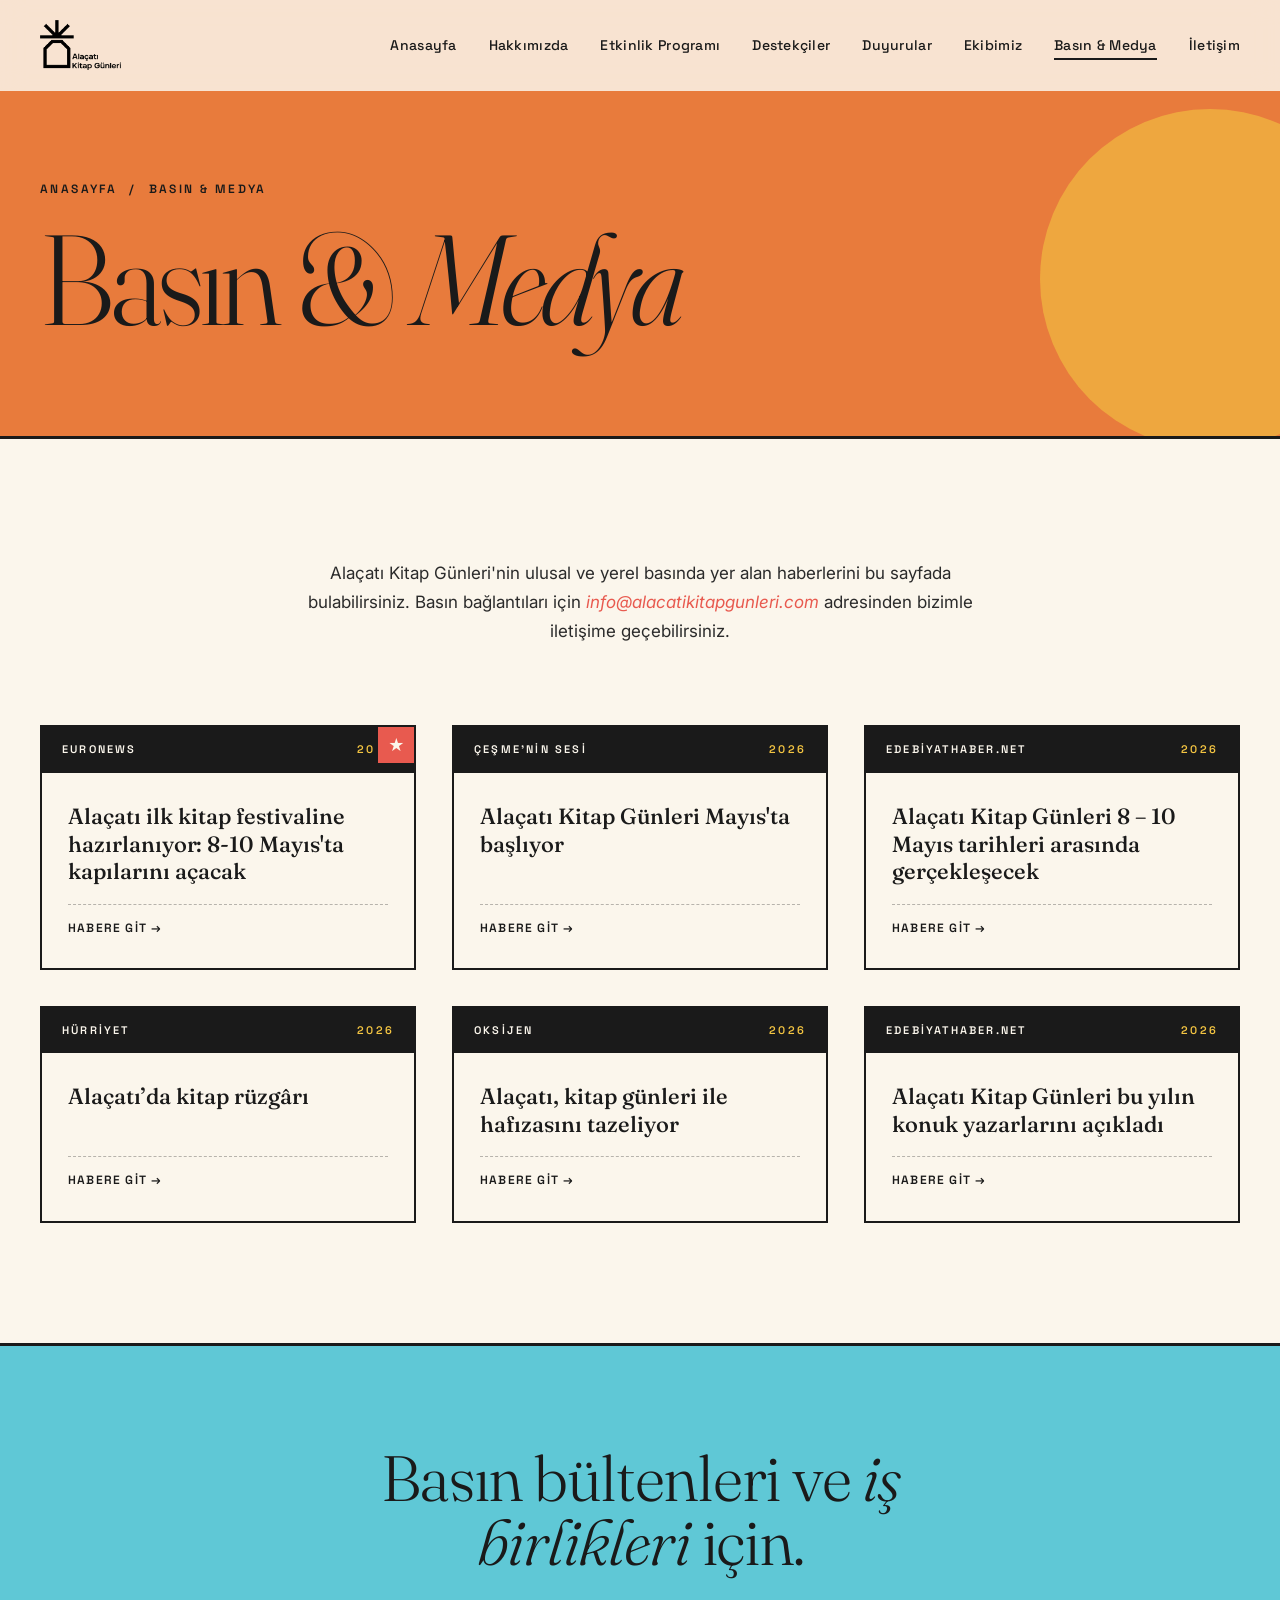
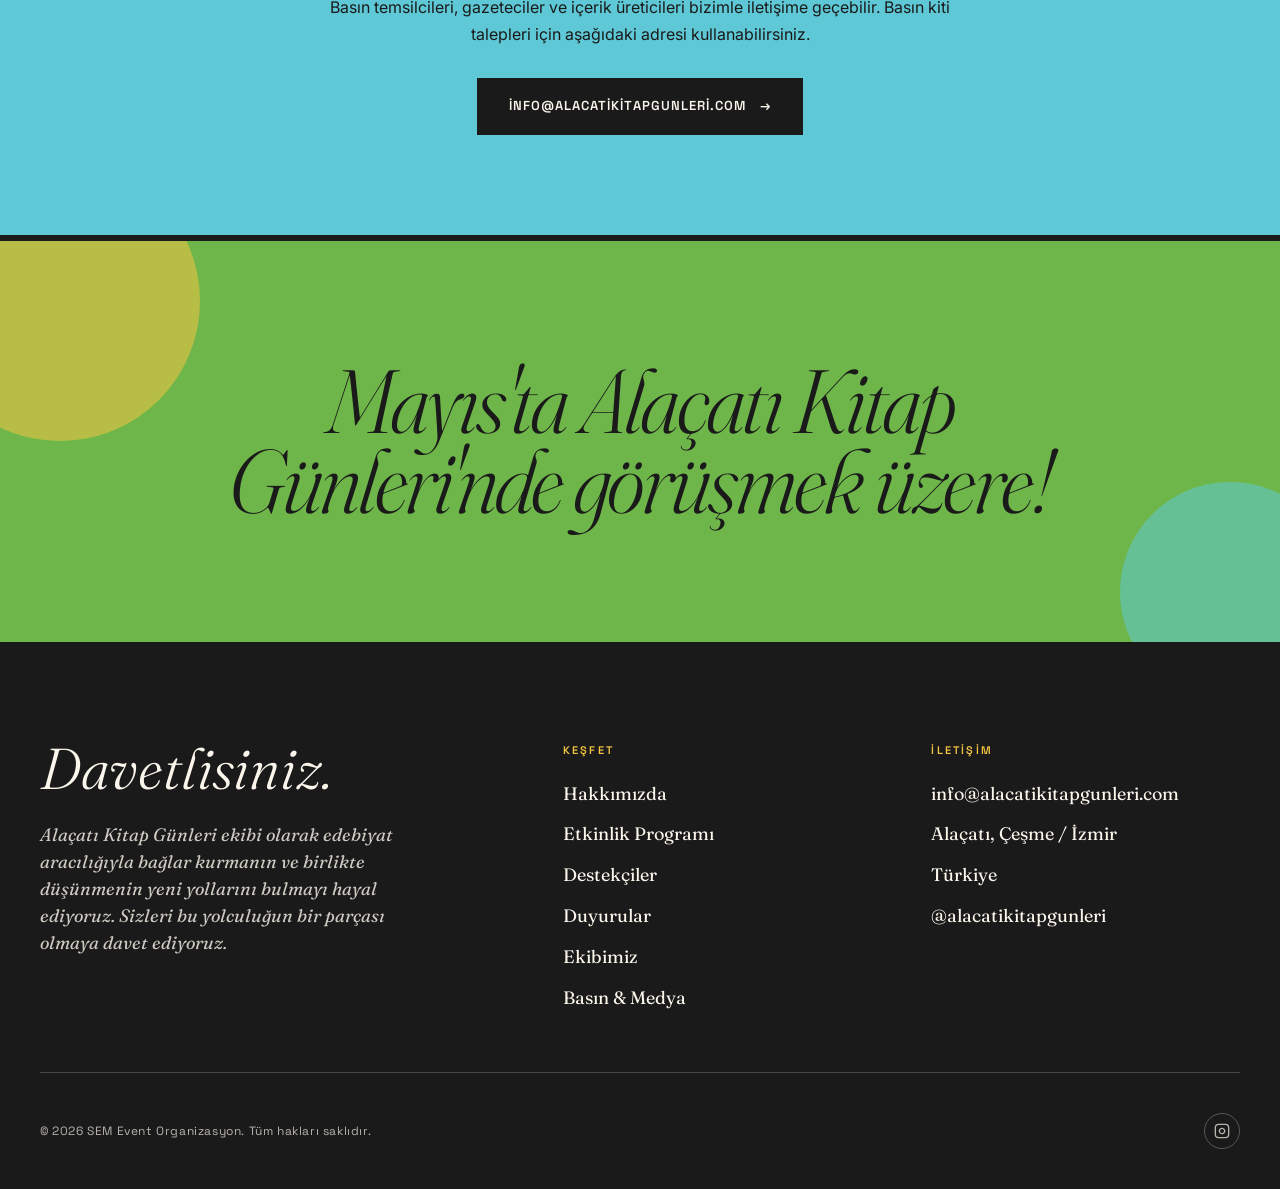
==== commit 7a96a899: "Update basin.html" ====
--- a/basin.html
+++ b/basin.html
@@ -3,8 +3,8 @@
 <head>
 <meta charset="UTF-8" />
 <meta name="viewport" content="width=device-width, initial-scale=1.0" />
-<title>Ekibimiz — Alaçatı Kitap Günleri</title>
-<meta name="description" content="Alaçatı Kitap Günleri ekibi. Proje yönetimi, yayıncılık, finans, turizm, kültür-sanat, iletişim ve sosyal medya gibi farklı alanlarda deneyime sahip insanlar." />
+<title>Basın &amp; Medya — Alaçatı Kitap Günleri</title>
+<meta name="description" content="Alaçatı Kitap Günleri hakkında çıkan haberler ve basın bültenleri." />
 
 <link rel="preconnect" href="https://fonts.googleapis.com">
 <link rel="preconnect" href="https://fonts.gstatic.com" crossorigin>
@@ -32,38 +32,40 @@
 .nav-toggle.open span:nth-child(2) { opacity:0; }
 .nav-toggle.open span:nth-child(3) { transform:translateY(-7px) rotate(-45deg); }
 
-.page-header { padding:180px 40px 100px; background:var(--pink); border-bottom:3px solid var(--ink); position:relative; overflow:hidden; }
-.page-header::before { content:''; position:absolute; top:20%; right:-100px; width:340px; height:340px; background:var(--yellow); border-radius:50%; opacity:0.65; }
-.page-header::after { content:''; position:absolute; bottom:-80px; left:8%; width:200px; height:60px; background:var(--turquoise); transform:rotate(-6deg); opacity:0.85; }
+.page-header { padding:180px 40px 100px; background:var(--orange); border-bottom:3px solid var(--ink); position:relative; overflow:hidden; }
+.page-header::before { content:''; position:absolute; top:25%; right:-100px; width:340px; height:340px; background:var(--yellow); border-radius:50%; opacity:0.6; }
+.page-header::after { content:''; position:absolute; bottom:-80px; left:8%; width:200px; height:60px; background:var(--pink); transform:rotate(-6deg); opacity:0.85; }
 .page-header-inner { max-width:1200px; margin:0 auto; position:relative; z-index:1; }
 .page-breadcrumb { font-family:var(--font-accent); font-size:12px; letter-spacing:0.2em; text-transform:uppercase; font-weight:600; margin-bottom:24px; display:flex; gap:12px; align-items:center; }
 .page-title { font-family:var(--font-display); font-size:clamp(60px,10vw,160px); line-height:0.88; letter-spacing:-0.04em; font-weight:300; max-width:1000px; }
 .page-title em { font-style:italic; }
 .page-subtitle { margin-top:30px; font-family:var(--font-display); font-size:clamp(22px,2.4vw,32px); font-weight:400; font-style:italic; max-width:700px; }
 
-.intro-block { padding:120px 40px; background:var(--cream); }
-.intro-block-inner { max-width:1100px; margin:0 auto; display:grid; grid-template-columns:1fr 1.4fr; gap:80px; align-items:start; }
-.intro-block-label { font-family:var(--font-accent); font-size:12px; letter-spacing:0.2em; text-transform:uppercase; font-weight:600; color:var(--coral); margin-bottom:20px; display:flex; align-items:center; gap:12px; }
-.intro-block-label::before { content:''; width:32px; height:2px; background:var(--coral); }
-.intro-block h2 { font-family:var(--font-display); font-size:clamp(40px,5vw,72px); line-height:0.95; font-weight:300; letter-spacing:-0.02em; }
-.intro-block h2 em { font-style:italic; color:var(--coral); }
-.intro-block-text { font-size:17px; line-height:1.75; color:var(--ink-soft); display:flex; flex-direction:column; gap:20px; }
-.intro-block-text p:first-child::first-letter { font-family:var(--font-display); font-size:2.2em; float:left; line-height:0.9; padding-right:8px; padding-top:6px; font-weight:400; }
-
-.team-section { padding:120px 40px; background:var(--yellow); border-top:3px solid var(--ink); border-bottom:3px solid var(--ink); }
-.team-head { max-width:1200px; margin:0 auto 70px; }
-.team-head .label { font-family:var(--font-accent); font-size:12px; letter-spacing:0.2em; text-transform:uppercase; font-weight:600; margin-bottom:16px; display:inline-block; padding:6px 14px; background:var(--ink); color:var(--cream); }
-.team-head h2 { font-family:var(--font-display); font-size:clamp(40px,5.5vw,80px); line-height:0.9; font-weight:300; letter-spacing:-0.02em; max-width:900px; }
-.team-head h2 em { font-style:italic; }
-
-.team-grid { max-width:1200px; margin:0 auto; display:grid; grid-template-columns:repeat(4,1fr); gap:30px; }
-.team-card { background:var(--cream); border:2px solid var(--ink); display:flex; flex-direction:column; transition:transform 0.3s, box-shadow 0.3s; }
-.team-card:hover { transform:translate(-4px,-4px); box-shadow:6px 6px 0 var(--ink); }
-.team-photo { aspect-ratio:1; overflow:hidden; border-bottom:2px solid var(--ink); background:var(--ink); }
-.team-photo img { width:100%; height:100%; object-fit:cover; filter:grayscale(100%); transition:transform 0.5s ease; }
-.team-card:hover .team-photo img { transform:scale(1.05); }
-.team-info { padding:24px 20px; text-align:center; }
-.team-info h3 { font-family:var(--font-display); font-size:22px; font-weight:500; line-height:1.1; }
+.press { padding:120px 40px; background:var(--cream); }
+.press-inner { max-width:1200px; margin:0 auto; }
+.press-intro { max-width:680px; margin:0 auto 80px; text-align:center; font-size:17px; line-height:1.7; color:var(--ink-soft); }
+.press-intro em { font-style:italic; color:var(--coral); }
+
+.press-grid { display:grid; grid-template-columns:repeat(3,1fr); gap:36px; }
+.press-card { background:var(--cream); border:2px solid var(--ink); display:flex; flex-direction:column; transition:transform 0.3s, box-shadow 0.3s; overflow:hidden; }
+.press-card:hover { transform:translate(-5px,-5px); box-shadow:8px 8px 0 var(--ink); }
+.press-card .source-bar { padding:14px 20px; background:var(--ink); color:var(--cream); font-family:var(--font-accent); font-size:11px; letter-spacing:0.2em; text-transform:uppercase; font-weight:600; display:flex; justify-content:space-between; align-items:center; }
+.press-card .source-bar .year { color:var(--yellow); }
+.press-card .body { padding:30px 26px; flex:1; display:flex; flex-direction:column; gap:18px; }
+.press-card h3 { font-family:var(--font-display); font-size:22px; line-height:1.25; font-weight:500; flex:1; }
+.press-card .read-more { font-family:var(--font-accent); font-size:12px; font-weight:600; letter-spacing:0.1em; text-transform:uppercase; display:inline-flex; gap:8px; align-items:center; padding-top:14px; border-top:1px dashed rgba(26,26,26,0.3); transition:gap 0.2s; }
+.press-card:hover .read-more { gap:14px; }
+
+.press-card.featured { position:relative; }
+.press-card.featured::before { content:'★'; position:absolute; top:-2px; right:-2px; width:36px; height:36px; background:var(--coral); color:var(--cream); display:flex; align-items:center; justify-content:center; font-size:16px; border:2px solid var(--ink); z-index:1; }
+
+.contact-press { padding:100px 40px; background:var(--turquoise); border-top:3px solid var(--ink); border-bottom:3px solid var(--ink); text-align:center; }
+.contact-press-inner { max-width:680px; margin:0 auto; }
+.contact-press h2 { font-family:var(--font-display); font-size:clamp(36px,5vw,64px); line-height:1; font-weight:300; letter-spacing:-0.02em; margin-bottom:20px; }
+.contact-press h2 em { font-style:italic; color:var(--ink); }
+.contact-press p { font-size:16px; line-height:1.7; margin-bottom:30px; }
+.contact-press a.btn { display:inline-flex; align-items:center; gap:14px; padding:18px 32px; background:var(--ink); color:var(--cream); font-family:var(--font-accent); font-size:13px; font-weight:600; letter-spacing:0.08em; text-transform:uppercase; transition:transform 0.25s; }
+.contact-press a.btn:hover { transform:translate(-3px,-3px); }
 
 .closing { padding:120px 40px; background:var(--green); text-align:center; border-top:3px solid var(--ink); position:relative; overflow:hidden; }
 .closing::before { content:''; position:absolute; top:-80px; left:-80px; width:280px; height:280px; background:var(--yellow); border-radius:50%; opacity:0.55; }
@@ -95,16 +97,12 @@
   .nav-links.open { transform:translateX(0); }
   .nav-toggle { display:flex; z-index:1001; }
   .page-header { padding:140px 24px 70px; }
-  .intro-block { padding:80px 24px; }
-  .intro-block-inner { grid-template-columns:1fr; gap:40px; }
-  .team-section { padding:80px 24px; }
-  .team-grid { grid-template-columns:repeat(2,1fr); gap:20px; }
+  .press { padding:80px 24px; }
+  .press-grid { grid-template-columns:1fr; }
+  .contact-press { padding:80px 24px; }
   .closing { padding:80px 24px; }
   .footer { padding:80px 24px 30px; }
   .footer-top { grid-template-columns:1fr; gap:40px; padding-bottom:40px; }
-}
-@media (max-width:520px) {
-  .team-grid { grid-template-columns:1fr; }
 }
 </style>
 </head>
@@ -120,8 +118,8 @@
     <li><a href="program.html">Etkinlik Programı</a></li>
     <li><a href="destekciler.html">Destekçiler</a></li>
     <li><a href="duyurular.html">Duyurular</a></li>
-    <li><a href="ekibimiz.html" class="active">Ekibimiz</a></li>
-    <li><a href="basin.html">Basın &amp; Medya</a></li>
+    <li><a href="ekibimiz.html">Ekibimiz</a></li>
+    <li><a href="basin.html" class="active">Basın &amp; Medya</a></li>
     <li><a href="iletisim.html">İletişim</a></li>
   </ul>
   <button class="nav-toggle" id="navToggle" aria-label="Menü">
@@ -132,87 +130,100 @@
 <section class="page-header">
   <div class="page-header-inner">
     <div class="page-breadcrumb">
-      <a href="index.html">Anasayfa</a> <span>/</span> <span>Ekibimiz</span>
+      <a href="index.html">Anasayfa</a> <span>/</span> <span>Basın &amp; Medya</span>
     </div>
     <h1 class="page-title">
-      Ekibi<em>miz</em>
+      Basın &amp; <em>Medya</em>
     </h1>
   </div>
 </section>
 
-<section class="intro-block">
-  <div class="intro-block-inner">
-    <div class="reveal">
-      <div class="intro-block-label">Ekibimiz</div>
-      <h2>
-        Kolektif bir <em>bakış açısı</em>.
-      </h2>
-    </div>
-    <div class="intro-block-text reveal">
-      <p>
-        Ekibimiz, proje yönetimi, yayıncılık, finans, turizm, kültür-sanat, iletişim, ve sosyal medya gibi farklı alanlarda deneyime sahip insanların bir araya gelmesiyle oluştu.
-      </p>
-      <p>
-        Bu buluşma, kolektif bir bakış açısıyla, özenle, sorumlulukla ve kültüre duyulan ortak bir ilgiyle şekilleniyor.
-      </p>
-    </div>
-  </div>
-</section>
-
-<section class="team-section">
-  <div class="team-grid reveal">
-    <div class="team-card">
-      <div class="team-photo"><img src="assets/team/beyza-incekaya.png" alt="Beyza İncekaya" /></div>
-      <div class="team-info"><h3>Beyza İncekaya</h3></div>
-    </div>
-    <div class="team-card">
-      <div class="team-photo"><img src="assets/team/burak-ozyasar.png" alt="Burak Özyaşar" /></div>
-      <div class="team-info"><h3>Burak Özyaşar</h3></div>
-    </div>
-    <div class="team-card">
-      <div class="team-photo"><img src="assets/team/cemran-oder.png" alt="Cemran Öder" /></div>
-      <div class="team-info"><h3>Cemran Öder</h3></div>
-    </div>
-    <div class="team-card">
-      <div class="team-photo"><img src="assets/team/cemre-ates.png" alt="Cemre Ateş" /></div>
-      <div class="team-info"><h3>Cemre Ateş</h3></div>
-    </div>
-    <div class="team-card">
-      <div class="team-photo"><img src="assets/team/ece-dogan.jpg" alt="Ece Doğan" /></div>
-      <div class="team-info"><h3>Ece Doğan</h3></div>
-    </div>
-    <div class="team-card">
-      <div class="team-photo"><img src="assets/team/gulay-tokgoz.png" alt="Gülay Tokgöz" /></div>
-      <div class="team-info"><h3>Gülay Tokgöz</h3></div>
-    </div>
-    <div class="team-card">
-      <div class="team-photo"><img src="assets/team/mert-oktem.png" alt="Mert Öktem" /></div>
-      <div class="team-info"><h3>Mert Öktem</h3></div>
-    </div>
-    <div class="team-card">
-      <div class="team-photo"><img src="assets/team/olcay-tokdemir.png" alt="Olcay Tokdemir" /></div>
-      <div class="team-info"><h3>Olcay Tokdemir</h3></div>
-    </div>
-    <div class="team-card">
-      <div class="team-photo"><img src="assets/team/pinar-yazgan.png" alt="Pınar Yazgan" /></div>
-      <div class="team-info"><h3>Pınar Yazgan</h3></div>
-    </div>
-    <div class="team-card">
-      <div class="team-photo"><img src="assets/team/selin-gurun.png" alt="Selin Gürün" /></div>
-      <div class="team-info"><h3>Selin Gürün</h3></div>
-    </div>
-    <div class="team-card">
-      <div class="team-photo"><img src="assets/team/serap-yesilsakiz.png" alt="Serap Yeşilsakız" /></div>
-      <div class="team-info"><h3>Serap Yeşilsakız</h3></div>
-    </div>
-    <div class="team-card">
-      <div class="team-photo"><img src="assets/team/serkan-altinisik.png" alt="Serkan Altınışık" /></div>
-      <div class="team-info"><h3>Serkan Altınışık</h3></div>
-    </div>
-    <div class="team-card">
-      <div class="team-photo"><img src="assets/team/serra-celikkan.png" alt="Serra Çelikkan" /></div>
-      <div class="team-info"><h3>Serra Çelikkan</h3></div>
-    </div>
+<section class="press">
+  <div class="press-inner">
+    <p class="press-intro reveal">
+      Alaçatı Kitap Günleri'nin ulusal ve yerel basında yer alan haberlerini bu sayfada bulabilirsiniz. Basın bağlantıları için <em>info@alacatikitapgunleri.com</em> adresinden bizimle iletişime geçebilirsiniz.
+    </p>
+
+    <div class="press-grid reveal">
+
+      <a href="https://tr.euronews.com/kultur/2026/04/01/alacati-ilk-kitap-festivaline-hazirlaniyor-8-10-mayista-kapilarini-acacak" target="_blank" rel="noopener" class="press-card featured">
+        <div class="source-bar">
+          <span>EuroNews</span>
+          <span class="year">2026</span>
+        </div>
+        <div class="body">
+          <h3>Alaçatı ilk kitap festivaline hazırlanıyor: 8-10 Mayıs'ta kapılarını açacak</h3>
+          <span class="read-more">Habere git →</span>
+        </div>
+      </a>
+
+      <a href="https://cesmeninsesi.com.tr/haber/alacati-kitap-gunleri-mayis-ta-basliyor-5057" target="_blank" rel="noopener" class="press-card">
+        <div class="source-bar">
+          <span>Çeşme'nin Sesi</span>
+          <span class="year">2026</span>
+        </div>
+        <div class="body">
+          <h3>Alaçatı Kitap Günleri Mayıs'ta başlıyor</h3>
+          <span class="read-more">Habere git →</span>
+        </div>
+      </a>
+
+      <a href="https://www.edebiyathaber.net/alacati-kitap-gunleri-8-10-mayis-tarihleri-arasinda-gerceklesecek/" target="_blank" rel="noopener" class="press-card">
+        <div class="source-bar">
+          <span>EdebiyatHaber.Net</span>
+          <span class="year">2026</span>
+        </div>
+        <div class="body">
+          <h3>Alaçatı Kitap Günleri 8 – 10 Mayıs tarihleri arasında gerçekleşecek</h3>
+          <span class="read-more">Habere git →</span>
+        </div>
+      </a>
+
+       <a href="https://www.hurriyet.com.tr/gundem/alacatida-kitap-ruzgari-43145242" target="_blank" rel="noopener" class="press-card">
+        <div class="source-bar">
+          <span>Hürriyet</span>
+          <span class="year">2026</span>
+        </div>
+        <div class="body">
+          <h3>Alaçatı’da kitap rüzgârı</h3>
+          <span class="read-more">Habere git →</span>
+        </div>
+      </a>
+
+      <a href="https://gazeteoksijen.com/yazarlar/gulay-afsar/alacati-kitap-gunleri-ile-hafizasini-tazeliyor-270887" target="_blank" rel="noopener" class="press-card">
+        <div class="source-bar">
+          <span>Oksijen</span>
+          <span class="year">2026</span>
+        </div>
+        <div class="body">
+          <h3>Alaçatı, kitap günleri ile hafızasını tazeliyor</h3>
+          <span class="read-more">Habere git →</span>
+        </div>
+      </a>
+
+      <a href="https://www.edebiyathaber.net/alacati-kitap-gunleri-bu-yilin-konuk-yazarlarini-acikladi/" target="_blank" rel="noopener" class="press-card">
+        <div class="source-bar">
+          <span>Edebiyathaber.net</span>
+          <span class="year">2026</span>
+        </div>
+        <div class="body">
+          <h3>Alaçatı Kitap Günleri bu yılın konuk yazarlarını açıkladı</h3>
+          <span class="read-more">Habere git →</span>
+        </div>
+      </a>
+      
+    </div>
+  </div>
+</section>
+
+<section class="contact-press">
+  <div class="contact-press-inner">
+    <h2>Basın bültenleri ve <em>iş birlikleri</em> için.</h2>
+    <p>Basın temsilcileri, gazeteciler ve içerik üreticileri bizimle iletişime geçebilir. Basın kiti talepleri için aşağıdaki adresi kullanabilirsiniz.</p>
+    <a href="mailto:info@alacatikitapgunleri.com" class="btn">
+      info@alacatikitapgunleri.com
+      <span>→</span>
+    </a>
   </div>
 </section>
 
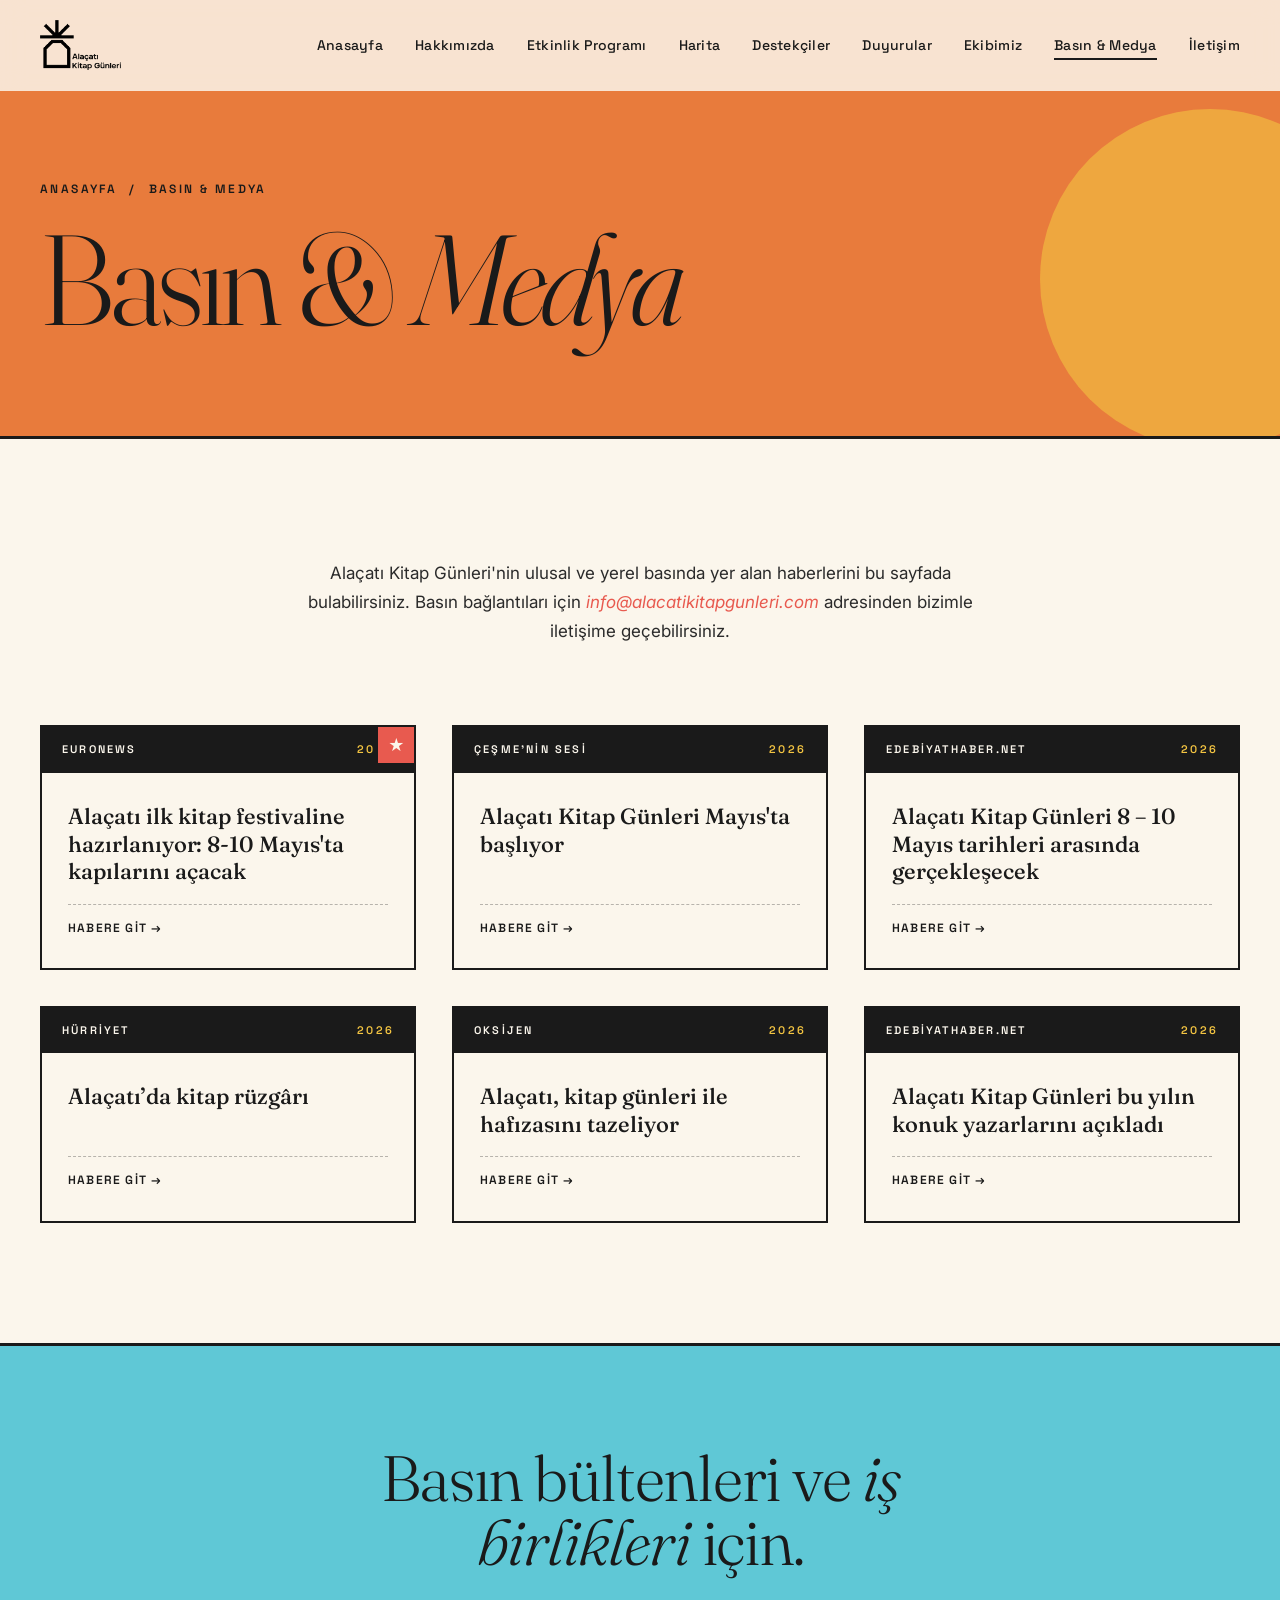
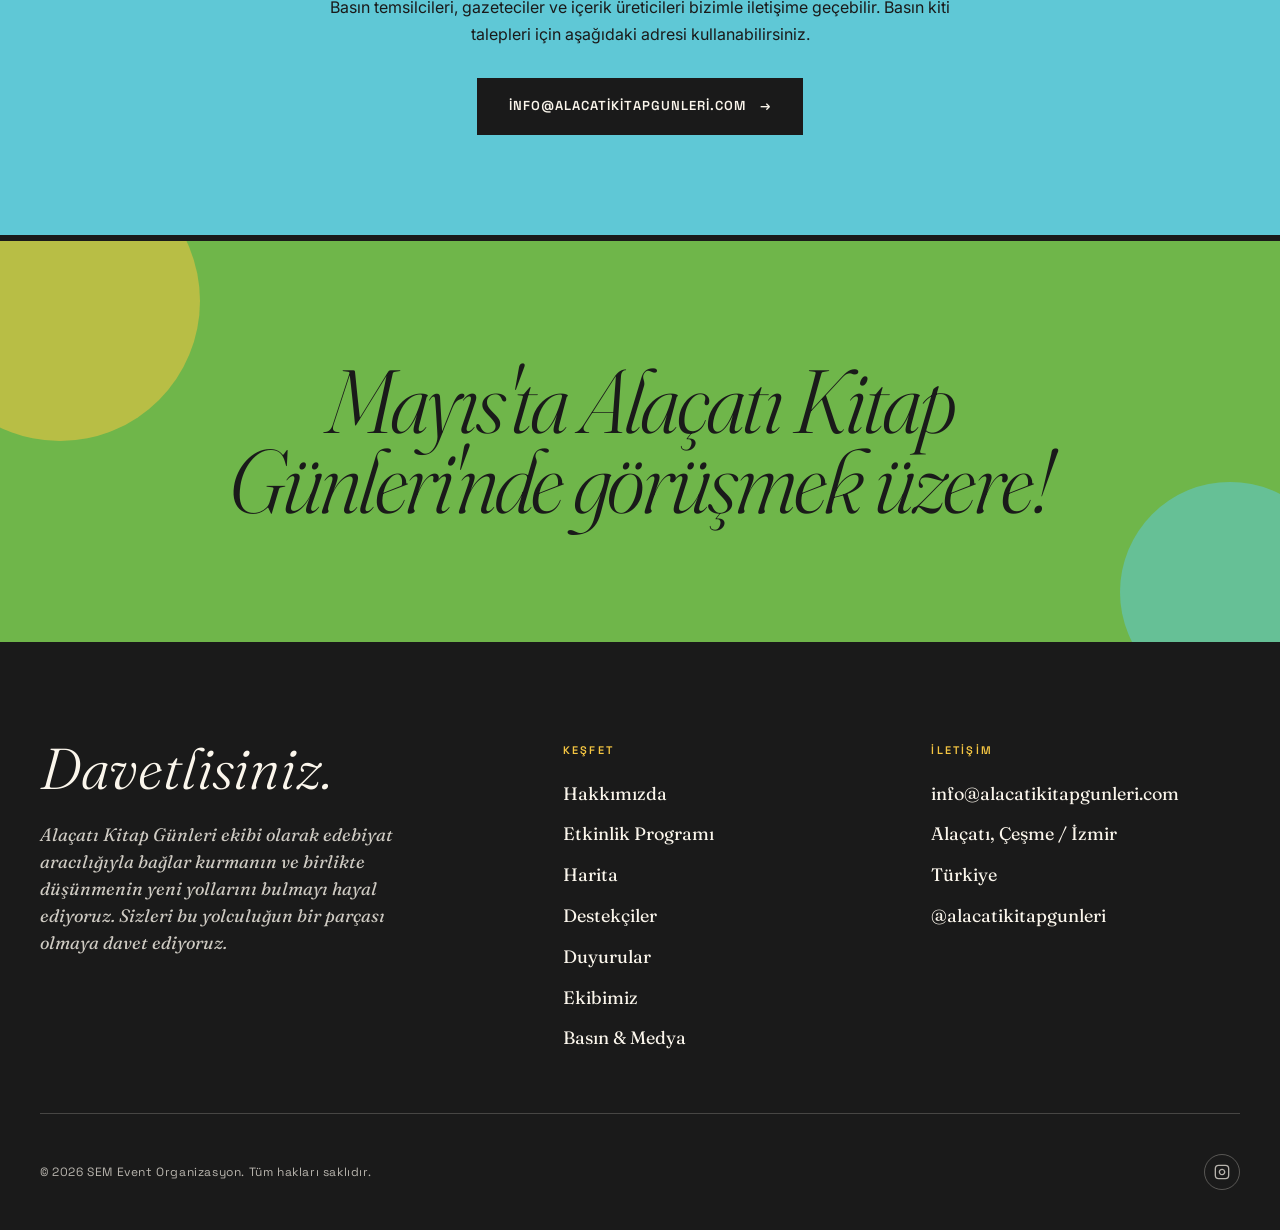
==== commit 2fa91c25: "Update basin.html" ====
--- a/basin.html
+++ b/basin.html
@@ -116,6 +116,7 @@
     <li><a href="index.html">Anasayfa</a></li>
     <li><a href="hakkimizda.html">Hakkımızda</a></li>
     <li><a href="program.html">Etkinlik Programı</a></li>
+    <li><a href="harita.html">Harita</a></li>
     <li><a href="destekciler.html">Destekçiler</a></li>
     <li><a href="duyurular.html">Duyurular</a></li>
     <li><a href="ekibimiz.html">Ekibimiz</a></li>
@@ -246,7 +247,8 @@
       <ul>
         <li><a href="hakkimizda.html">Hakkımızda</a></li>
         <li><a href="program.html">Etkinlik Programı</a></li>
-        <li><a href="destekciler.html">Destekçiler</a></li>
+        <li><a href="harita.html">Harita</a></li>
+    <li><a href="destekciler.html">Destekçiler</a></li>
         <li><a href="duyurular.html">Duyurular</a></li>
         <li><a href="ekibimiz.html">Ekibimiz</a></li>
         <li><a href="basin.html">Basın &amp; Medya</a></li>
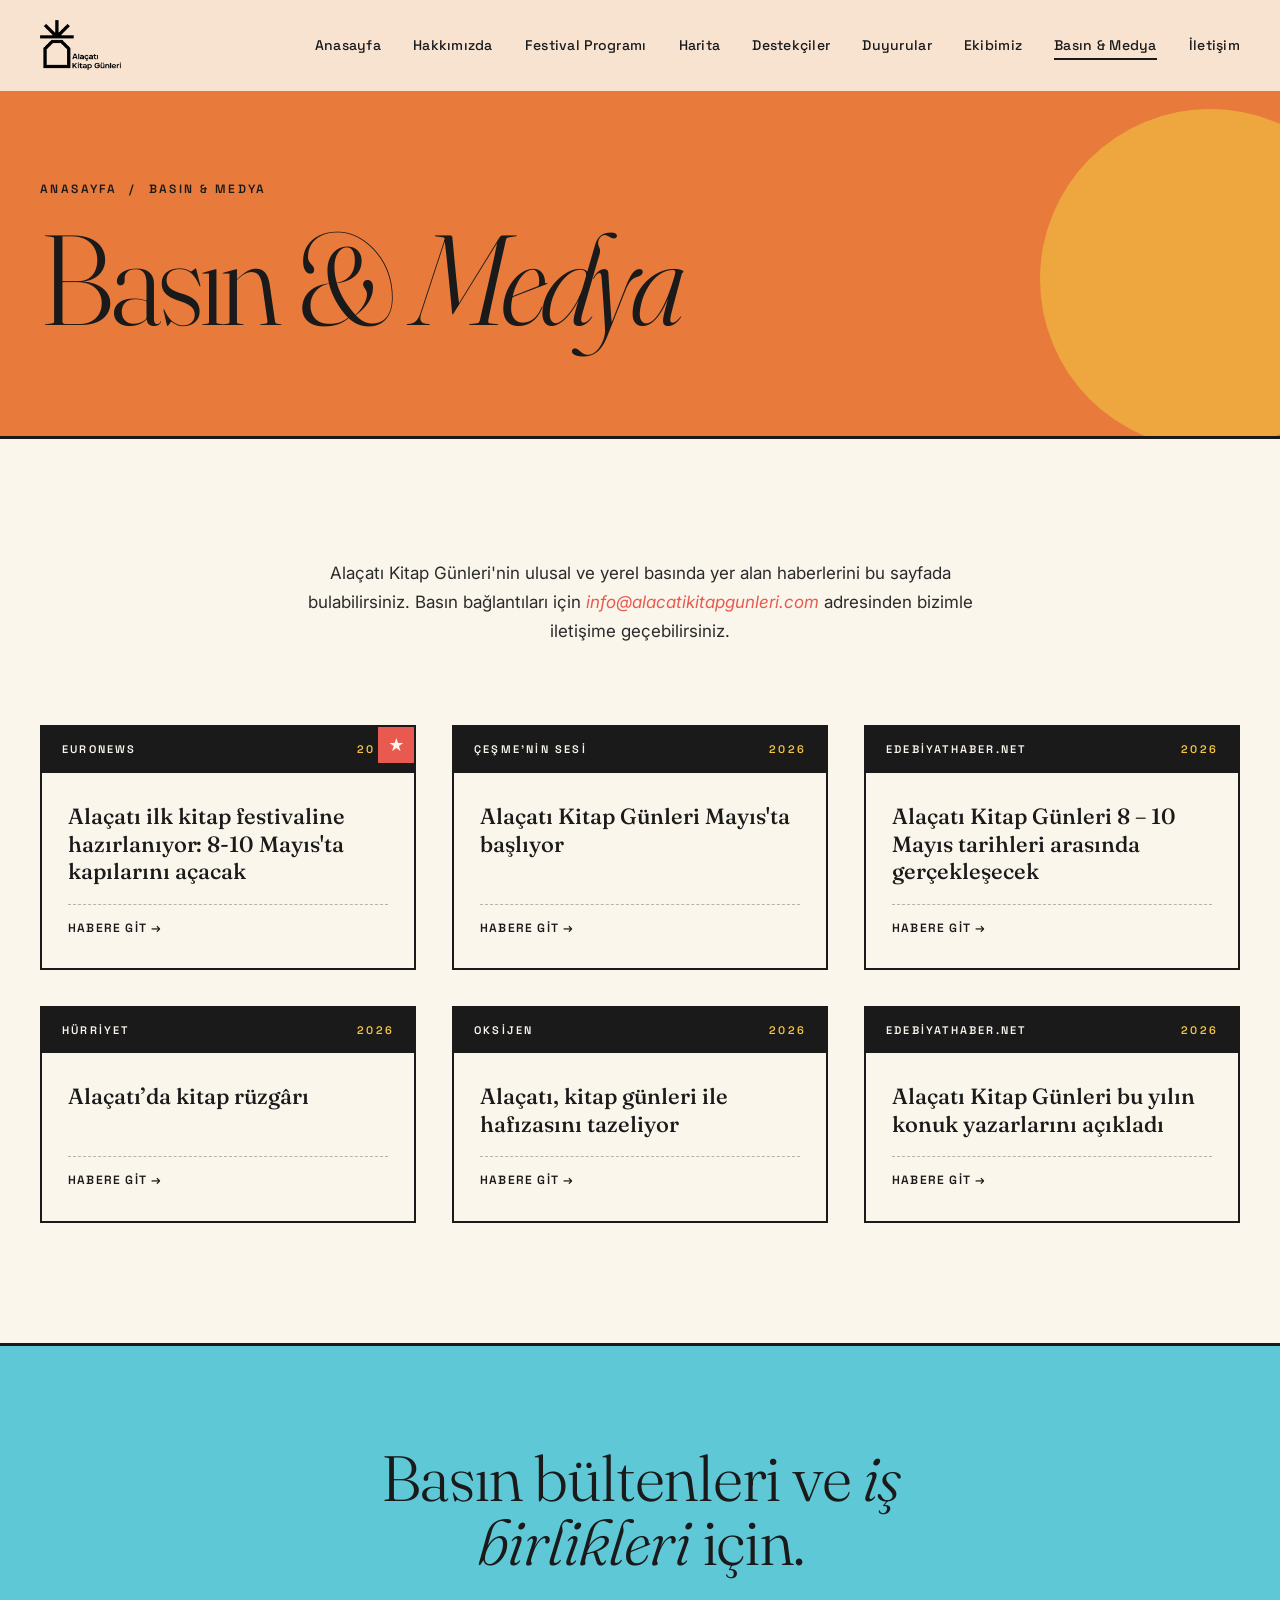
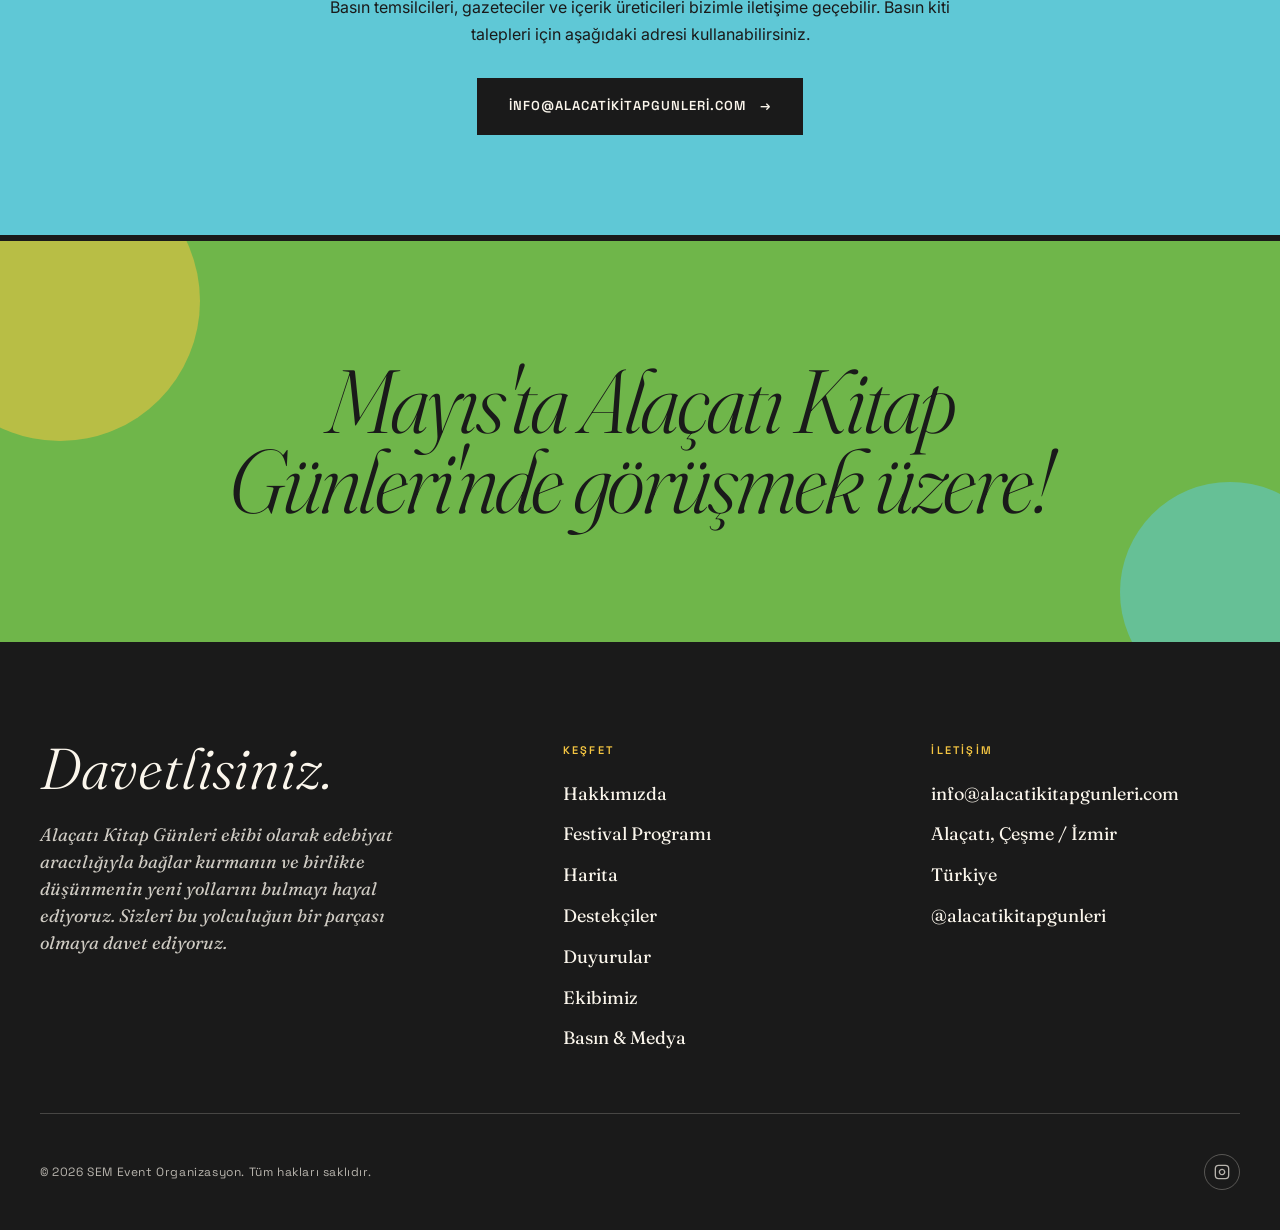
==== commit 63ed3e1e: "Update basin.html" ====
--- a/basin.html
+++ b/basin.html
@@ -115,7 +115,7 @@
   <ul class="nav-links" id="navLinks">
     <li><a href="index.html">Anasayfa</a></li>
     <li><a href="hakkimizda.html">Hakkımızda</a></li>
-    <li><a href="program.html">Etkinlik Programı</a></li>
+    <li><a href="program.html">Festival Programı</a></li>
     <li><a href="harita.html">Harita</a></li>
     <li><a href="destekciler.html">Destekçiler</a></li>
     <li><a href="duyurular.html">Duyurular</a></li>
@@ -246,7 +246,7 @@
       <h4>Keşfet</h4>
       <ul>
         <li><a href="hakkimizda.html">Hakkımızda</a></li>
-        <li><a href="program.html">Etkinlik Programı</a></li>
+        <li><a href="program.html">Festival Programı</a></li>
         <li><a href="harita.html">Harita</a></li>
     <li><a href="destekciler.html">Destekçiler</a></li>
         <li><a href="duyurular.html">Duyurular</a></li>
